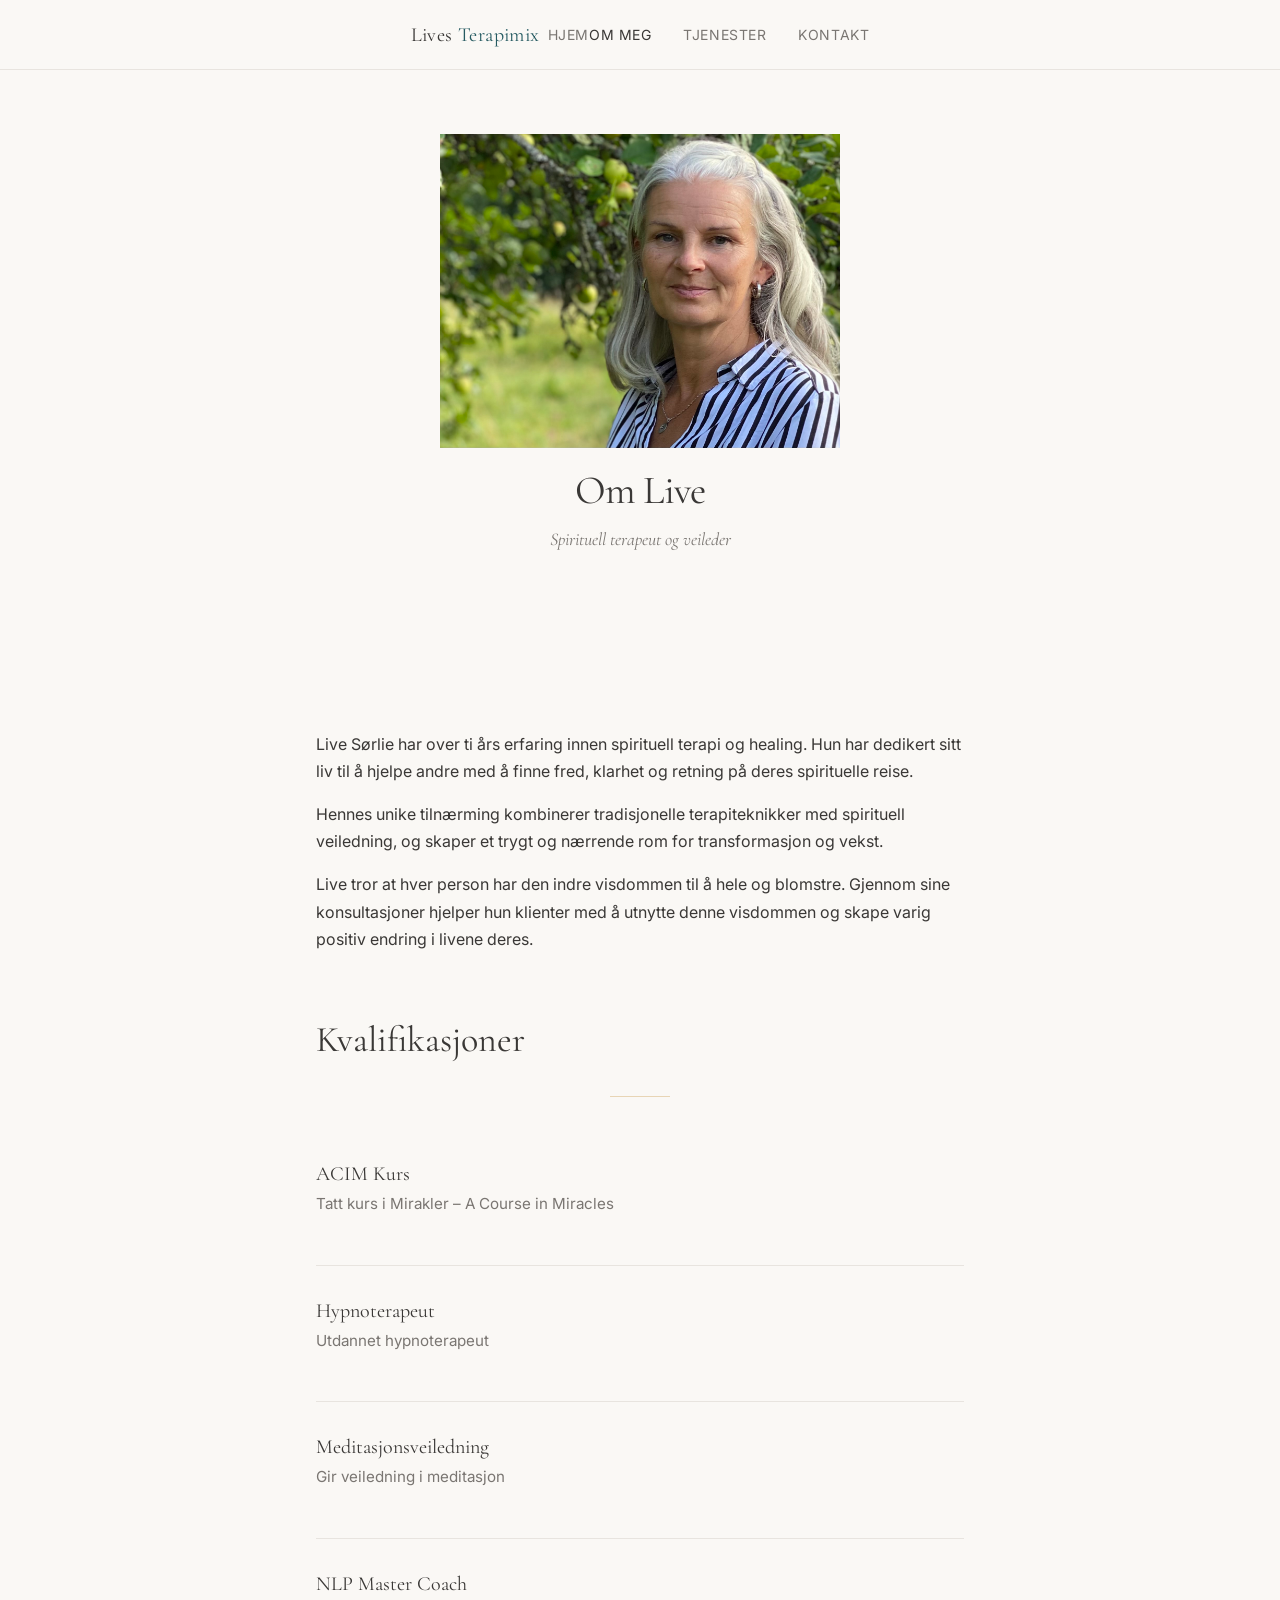
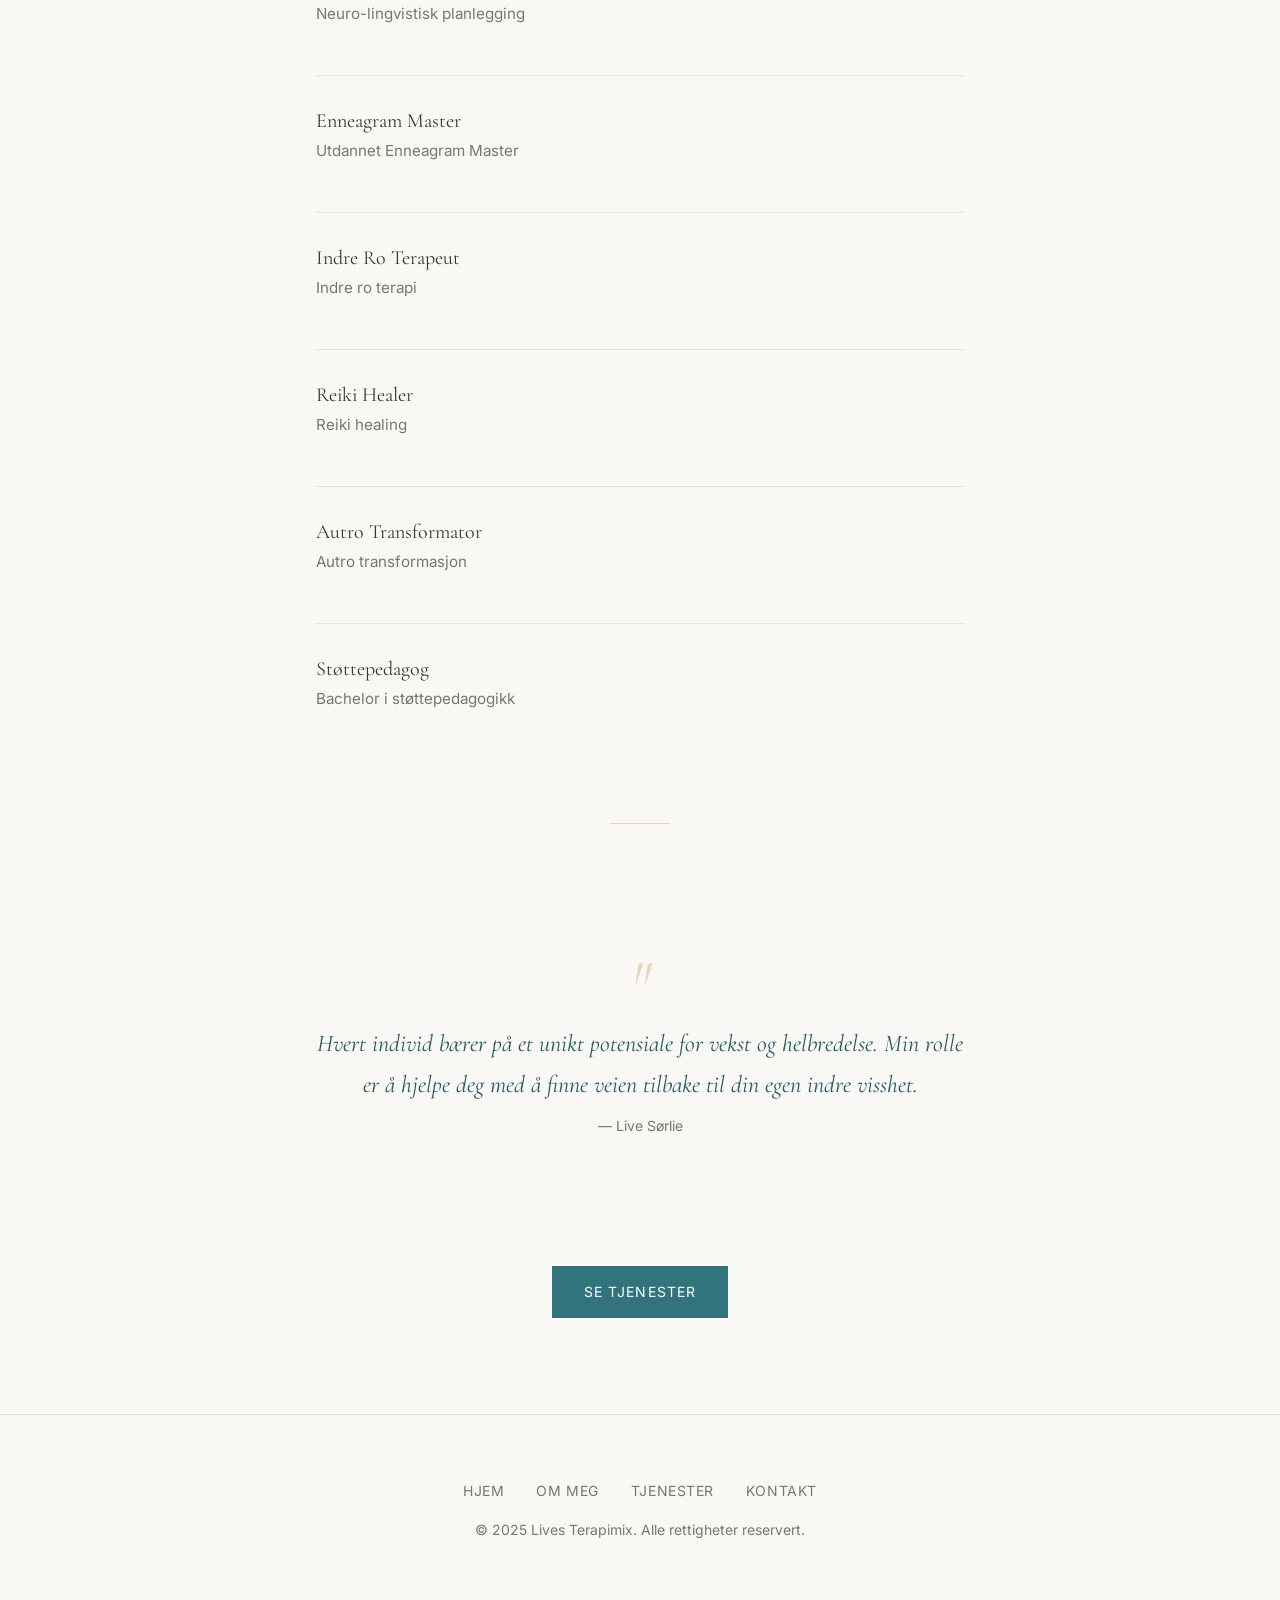
==== about.html @ f4960e2c "Update to Lives Terapimix with petrol color palette, bird hero section, and qualifications - Rename " ====
<!DOCTYPE html>
<html lang="no">
<head>
  <meta charset="UTF-8">
  <meta name="viewport" content="width=device-width, initial-scale=1.0">
  <title>Om meg – Lives Terapimix</title>
  <meta name="description" content="Lær mer om Live Sørlie – spirituell terapeut og veileder med over 10 års erfaring.">
  <link rel="stylesheet" href="css/typography.css">
  <link rel="stylesheet" href="css/style.css">
</head>
<body>

  <!-- Navigation -->
  <nav class="nav">
    <div class="nav__inner">
      <div class="nav__brand">
        <a href="index.html" class="nav__logo">
          Lives <span class="nav__logo--accent">Terapimix</span>
        </a>
        <a href="index.html" class="nav__link">Hjem</a>
      </div>
      <button class="nav__toggle" aria-label="Vis meny">☰</button>
      <ul class="nav__links">
        <li><a href="about.html" class="nav__link nav__link--active">Om meg</a></li>
        <li><a href="services.html" class="nav__link">Tjenester</a></li>
        <li><a href="contact.html" class="nav__link">Kontakt</a></li>
      </ul>
    </div>
  </nav>

  <!-- Page Header -->
  <div class="page-header">
    <div class="container container--narrow">
      <img src="images/live-landscape.png" alt="Live Sørlie" class="hero__image" style="max-width: 400px; display: block; margin: 0 auto var(--space-md);">
      <h1 class="page-header__title">Om Live</h1>
      <p class="page-header__subtitle">
        Spirituell terapeut og veileder
      </p>
    </div>
  </div>

  <!-- Bio Section -->
  <section class="section">
    <div class="container container--narrow">
      <div class="fade-in">
        <p>
          Live Sørlie har over ti års erfaring innen spirituell terapi og healing.
          Hun har dedikert sitt liv til å hjelpe andre med å finne fred, klarhet og retning
          på deres spirituelle reise.
        </p>
        <p>
          Hennes unike tilnærming kombinerer tradisjonelle terapiteknikker med spirituell veiledning,
          og skaper et trygt og nærrende rom for transformasjon og vekst.
        </p>
        <p>
          Live tror at hver person har den indre visdommen til å hele og blomstre.
          Gjennom sine konsultasjoner hjelper hun klienter med å utnytte denne visdommen
          og skape varig positiv endring i livene deres.
        </p>

        <div class="fade-in" style="margin-top: var(--space-xl);">
          <h2 class="section__title">Kvalifikasjoner</h2>
          <div class="divider"></div>
          <ul class="service-list">
            <li class="service-list__item">
              <h3 class="service-list__title">ACIM Kurs</h3>
              <p class="service-list__text">Tatt kurs i Mirakler – A Course in Miracles</p>
            </li>
            <li class="service-list__item">
              <h3 class="service-list__title">Hypnoterapeut</h3>
              <p class="service-list__text">Utdannet hypnoterapeut</p>
            </li>
            <li class="service-list__item">
              <h3 class="service-list__title">Meditasjonsveiledning</h3>
              <p class="service-list__text">Gir veiledning i meditasjon</p>
            </li>
            <li class="service-list__item">
              <h3 class="service-list__title">NLP Master Coach</h3>
              <p class="service-list__text">Neuro-lingvistisk planlegging</p>
            </li>
            <li class="service-list__item">
              <h3 class="service-list__title">Enneagram Master</h3>
              <p class="service-list__text">Utdannet Enneagram Master</p>
            </li>
            <li class="service-list__item">
              <h3 class="service-list__title">Indre Ro Terapeut</h3>
              <p class="service-list__text">Indre ro terapi</p>
            </li>
            <li class="service-list__item">
              <h3 class="service-list__title">Reiki Healer</h3>
              <p class="service-list__text">Reiki healing</p>
            </li>
            <li class="service-list__item">
              <h3 class="service-list__title">Autro Transformator</h3>
              <p class="service-list__text">Autro transformasjon</p>
            </li>
            <li class="service-list__item">
              <h3 class="service-list__title">Støttepedagog</h3>
              <p class="service-list__text">Bachelor i støttepedagogikk</p>
            </li>
          </ul>
        </div>
      </div>

      <div class="divider" style="margin-top: var(--space-xl);"></div>

      <div class="quote fade-in" style="margin-top: var(--space-xl);">
        Hvert individ bærer på et unikt potensiale for vekst og helbredelse.
        Min rolle er å hjelpe deg med å finne veien tilbake til din egen indre visshet.
        <span class="quote__author">— Live Sørlie</span>
      </div>

      <div style="text-align: center; margin-top: var(--space-xl);" class="fade-in">
        <a href="services.html" class="btn btn--primary">Se tjenester</a>
      </div>
    </div>
  </section>

  <!-- Footer -->
  <footer class="footer">
    <div class="container">
      <nav class="footer__nav">
        <a href="index.html" class="footer__link">Hjem</a>
        <a href="about.html" class="footer__link">Om meg</a>
        <a href="services.html" class="footer__link">Tjenester</a>
        <a href="contact.html" class="footer__link">Kontakt</a>
      </nav>
      <p>© 2025 Lives Terapimix. Alle rettigheter reservert.</p>
    </div>
  </footer>

  <script src="js/main.js"></script>
</body>
</html>
---- css/typography.css ----
/* ============================================
   Live Terapimix – Typography
   Google Fonts Import
   ============================================ */

/* Cormorant Garamond – Elegant serif for headings */
@import url('https://fonts.googleapis.com/css2?family=Cormorant+Garamond:ital,wght@0,300;0,400;0,500;0,600;1,300;1,400&display=swap');

/* Inter – Clean sans-serif for body text */
@import url('https://fonts.googleapis.com/css2?family=Inter:wght@300;400;500;600&display=swap');

/* Source Code Pro – Monospace for code */
@import url('https://fonts.googleapis.com/css2?family=Source+Code+Pro:wght@300;400&display=swap');
---- css/style.css ----
/* ============================================
   Live Terapimix – Main Stylesheet
   Spiritual Therapy & Guidance
   ============================================ */

/* --- CSS Custom Properties (Design Tokens) --- */
:root {
/* Color Palette */
  --color-bg: #faf8f5;
  --color-bg-alt: #f5f0e8;
  --color-text: #3a3836;
  --color-text-light: #7a7672;
  --color-accent: #32747d;
  --color-accent-dark: #255a61;
  --color-accent-light: #a8c5cc;
  --color-gold: #c9a87a;
  --color-gold-light: #e8d5b5;
  --color-white: #ffffff;
  --color-border: #e8e4df;

  /* Typography */
  --font-heading: 'Cormorant Garamond', 'Georgia', serif;
  --font-body: 'Inter', 'Helvetica Neue', sans-serif;
  --font-mono: 'Source Code Pro', monospace;

  /* Spacing */
  --space-xs: 0.25rem;
  --space-sm: 0.5rem;
  --space-md: 1rem;
  --space-lg: 2rem;
  --space-xl: 4rem;
  --space-2xl: 6rem;

  /* Layout */
  --max-width: 1200px;
  --max-content: 680px;
  --nav-height: 70px;

  /* Transitions */
  --transition-fast: 0.2s ease;
  --transition-medium: 0.3s ease;
  --transition-slow: 0.5s ease;
}

/* --- Reset --- */
*, *::before, *::after {
  box-sizing: border-box;
  margin: 0;
  padding: 0;
}

html {
  font-size: 16px;
  scroll-behavior: smooth;
}

body {
  font-family: var(--font-body);
  color: var(--color-text);
  background: var(--color-bg);
  line-height: 1.7;
  -webkit-font-smoothing: antialiased;
  -moz-antialiasing: true;
}

/* --- Typography --- */
h1, h2, h3, h4 {
  font-family: var(--font-heading);
  font-weight: 400;
  color: var(--color-text);
  line-height: 1.3;
}

h1 {
  font-size: 3rem;
  letter-spacing: -0.02em;
}

h2 {
  font-size: 2.25rem;
}

h3 {
  font-size: 1.5rem;
}

p {
  margin-bottom: var(--space-md);
}

a {
  color: var(--color-accent-dark);
  text-decoration: none;
  transition: color var(--transition-fast);
}

a:hover {
  color: var(--color-accent);
}

/* --- Layout --- */
.container {
  max-width: var(--max-width);
  margin: 0 auto;
  padding: 0 var(--space-lg);
}

.container--narrow {
  max-width: var(--max-content);
  margin: 0 auto;
  padding: 0 var(--space-md);
}

/* --- Bird Hero Section --- */
.bird-hero {
  position: relative;
  width: 100%;
  min-height: 60vh;
  display: flex;
  align-items: center;
  justify-content: center;
  text-align: center;
  background: linear-gradient(
    180deg,
    var(--color-accent) 0%,
    var(--color-accent-dark) 100%
  );
  overflow: hidden;
}

.bird-hero__image {
  position: absolute;
  top: 0;
  left: 0;
  width: 100%;
  height: 100%;
  object-fit: cover;
  object-position: center top;
  opacity: 0.9;
}

.bird-hero__overlay {
  position: relative;
  z-index: 10;
  max-width: 700px;
  padding: var(--space-xl);
}

.bird-hero__title {
  font-family: var(--font-heading);
  font-size: 2.5rem;
  color: var(--color-white);
  font-style: italic;
  line-height: 1.4;
  text-shadow: 0 2px 10px rgba(0, 0, 0, 0.3);
}

/* --- Navigation --- */
.nav {
  position: fixed;
  top: 0;
  left: 0;
  right: 0;
  height: var(--nav-height);
  background: rgba(250, 248, 245, 0.95);
  backdrop-filter: blur(10px);
  -webkit-backdrop-filter: blur(10px);
  border-bottom: 1px solid var(--color-border);
  z-index: 100;
  display: flex;
  align-items: center;
}

.nav__inner {
  max-width: var(--max-width);
  margin: 0 auto;
  padding: 0 var(--space-lg);
  display: flex;
  align-items: center;
  justify-content: space-between;
}

/* Brand container - logo + home link */
.nav__brand {
  display: flex;
  align-items: center;
  gap: var(--space-sm);
}

.nav__brand .nav__logo {
  margin: 0;
}

/* Reduce gap between logo and links */
.nav__inner > .nav__logo {
  margin-right: var(--space-md);
}

/* Brand container - logo + home link */
.nav__brand {
  display: flex;
  align-items: center;
  gap: var(--space-sm);
}

.nav__brand .nav__logo {
  margin: 0;
}

/* Reduce gap between logo and links */
.nav__inner > .nav__logo {
  margin-right: var(--space-md);
}

.nav__logo {
  font-family: var(--font-heading);
  font-size: 1.25rem;
  color: var(--color-text);
  text-decoration: none;
  letter-spacing: 0.02em;
}

.nav__logo--accent {
  color: var(--color-accent-dark);
}

.nav__links {
  display: flex;
  gap: var(--space-lg);
  list-style: none;
}

.nav__link {
  font-size: 0.875rem;
  letter-spacing: 0.04em;
  text-transform: uppercase;
  color: var(--color-text-light);
  transition: color var(--transition-fast);
}

.nav__link:hover,
.nav__link--active {
  color: var(--color-text);
}

/* Mobile Nav */
.nav__toggle {
  display: none;
  background: none;
  border: none;
  font-size: 1.5rem;
  cursor: pointer;
  color: var(--color-text);
}

/* --- Hero --- */
.hero {
  min-height: 100vh;
  display: flex;
  align-items: center;
  justify-content: center;
  text-align: center;
  padding: var(--space-2xl) var(--space-lg);
  background: linear-gradient(
    135deg,
    var(--color-bg) 0%,
    var(--color-bg-alt) 50%,
    var(--color-accent-light) 100%
  );
  position: relative;
}

.hero__content {
  max-width: 700px;
}

.hero__title {
  font-size: 3.5rem;
  margin-bottom: var(--space-md);
  color: var(--color-text);
}

.hero__subtitle {
  font-family: var(--font-heading);
  font-size: 1.25rem;
  font-style: italic;
  color: var(--color-text-light);
  margin-bottom: var(--space-lg);
}

.hero__tagline {
  font-size: 1rem;
  max-width: 500px;
  margin: 0 auto var(--space-lg);
}

/* --- Buttons --- */
.btn {
  display: inline-block;
  padding: 0.875rem 2rem;
  font-family: var(--font-body);
  font-size: 0.875rem;
  letter-spacing: 0.08em;
  text-transform: uppercase;
  text-decoration: none;
  border: none;
  cursor: pointer;
  transition: all var(--transition-fast);
}

.btn--primary {
  background: var(--color-accent);
  color: var(--color-white);
}

.btn--primary:hover {
  background: var(--color-accent-dark);
  color: var(--color-white);
}

.btn--secondary {
  background: transparent;
  color: var(--color-text);
  border: 1px solid var(--color-border);
}

.btn--secondary:hover {
  background: var(--color-bg-alt);
}

/* --- Sections --- */
.section {
  padding: var(--space-2xl) 0;
}

.section--alt {
  background: var(--color-bg-alt);
}

.section__header {
  text-align: center;
  margin-bottom: var(--space-xl);
}

.section__title {
  margin-bottom: var(--space-sm);
}

.section__subtitle {
  font-family: var(--font-heading);
  font-size: 1.125rem;
  color: var(--color-text-light);
  font-style: italic;
}

/* --- Cards --- */
.card {
  background: var(--color-white);
  border-radius: 2px;
  padding: var(--space-lg);
  border: 1px solid var(--color-border);
  transition: all var(--transition-medium);
}

.card:hover {
  box-shadow: 0 4px 20px rgba(0, 0, 0, 0.06);
  transform: translateY(-2px);
}

.card__title {
  font-family: var(--font-heading);
  font-size: 1.25rem;
  margin-bottom: var(--space-sm);
}

.card__text {
  color: var(--color-text-light);
  font-size: 0.95rem;
}

/* --- Grid --- */
.grid {
  display: grid;
  gap: var(--space-lg);
}

.grid--2 {
  grid-template-columns: repeat(2, 1fr);
}

.grid--3 {
  grid-template-columns: repeat(3, 1fr);
}

/* --- Quote --- */
.quote {
  font-family: var(--font-heading);
  font-size: 1.5rem;
  font-style: italic;
  text-align: center;
  color: var(--color-accent-dark);
  padding: var(--space-xl) 0;
  position: relative;
}

.quote::before {
  content: '"';
  display: block;
  font-size: 4rem;
  color: var(--color-gold-light);
  line-height: 1;
  margin-bottom: var(--space-sm);
}

.quote__author {
  display: block;
  font-family: var(--font-body);
  font-size: 0.875rem;
  font-style: normal;
  color: var(--color-text-light);
  margin-top: var(--space-sm);
}

/* --- Divider --- */
.divider {
  width: 60px;
  height: 1px;
  background: var(--color-gold-light);
  margin: var(--space-lg) auto;
}

/* --- Contact --- */
.contact {
  text-align: center;
}

.contact__link {
  display: inline-flex;
  align-items: center;
  gap: var(--space-sm);
  font-family: var(--font-heading);
  font-size: 1.125rem;
  color: var(--color-accent-dark);
  transition: color var(--transition-fast);
}

.contact__link:hover {
  color: var(--color-accent);
}

.contact__icon {
  font-size: 1.25rem;
}

/* --- Footer --- */
.footer {
  text-align: center;
  padding: var(--space-xl) 0;
  font-size: 0.875rem;
  color: var(--color-text-light);
  border-top: 1px solid var(--color-border);
}

.footer__nav {
  display: flex;
  justify-content: center;
  gap: var(--space-lg);
  margin-bottom: var(--space-md);
  list-style: none;
}

.footer__link {
  font-size: 0.875rem;
  color: var(--color-text-light);
  text-transform: uppercase;
  letter-spacing: 0.04em;
}

/* --- Fade In Animation --- */
.fade-in {
  opacity: 0;
  transform: translateY(20px);
  transition: opacity var(--transition-slow), transform var(--transition-slow);
}

.fade-in.visible {
  opacity: 1;
  transform: translateY(0);
}

/* --- Image --- */
.image {
  max-width: 100%;
  height: auto;
}

.image--circle {
  border-radius: 50%;
  overflow: hidden;
}

/* --- Page Header --- */
.page-header {
  padding: calc(var(--nav-height) + var(--space-xl)) 0 var(--space-xl);
  text-align: center;
}

.page-header__title {
  font-size: 2.5rem;
  margin-bottom: var(--space-sm);
}

.page-header__subtitle {
  font-family: var(--font-heading);
  font-size: 1.125rem;
  color: var(--color-text-light);
  font-style: italic;
}

/* --- Service List --- */
.service-list {
  list-style: none;
  padding: 0;
}

.service-list__item {
  padding: var(--space-lg) 0;
  border-bottom: 1px solid var(--color-border);
}

.service-list__item:last-child {
  border-bottom: none;
}

.service-list__title {
  font-family: var(--font-heading);
  font-size: 1.25rem;
  margin-bottom: var(--space-xs);
}

.service-list__text {
  color: var(--color-text-light);
  font-size: 0.95rem;
}

/* --- Responsive --- */
@media (max-width: 768px) {
  h1 {
    font-size: 2.25rem;
  }

  h2 {
    font-size: 1.75rem;
  }

  .hero__title {
    font-size: 2.5rem;
  }

  .nav__links {
    display: none;
    position: absolute;
    top: var(--nav-height);
    left: 0;
    right: 0;
    background: var(--color-bg);
    flex-direction: column;
    gap: var(--space-sm);
    padding: var(--space-md);
    border-bottom: 1px solid var(--color-border);
  }

  .nav__links--open {
    display: flex;
  }

  .nav__toggle {
    display: block;
  }

  .grid--2,
  .grid--3 {
    grid-template-columns: 1fr;
  }

  .section {
    padding: var(--space-xl) 0;
  }
}
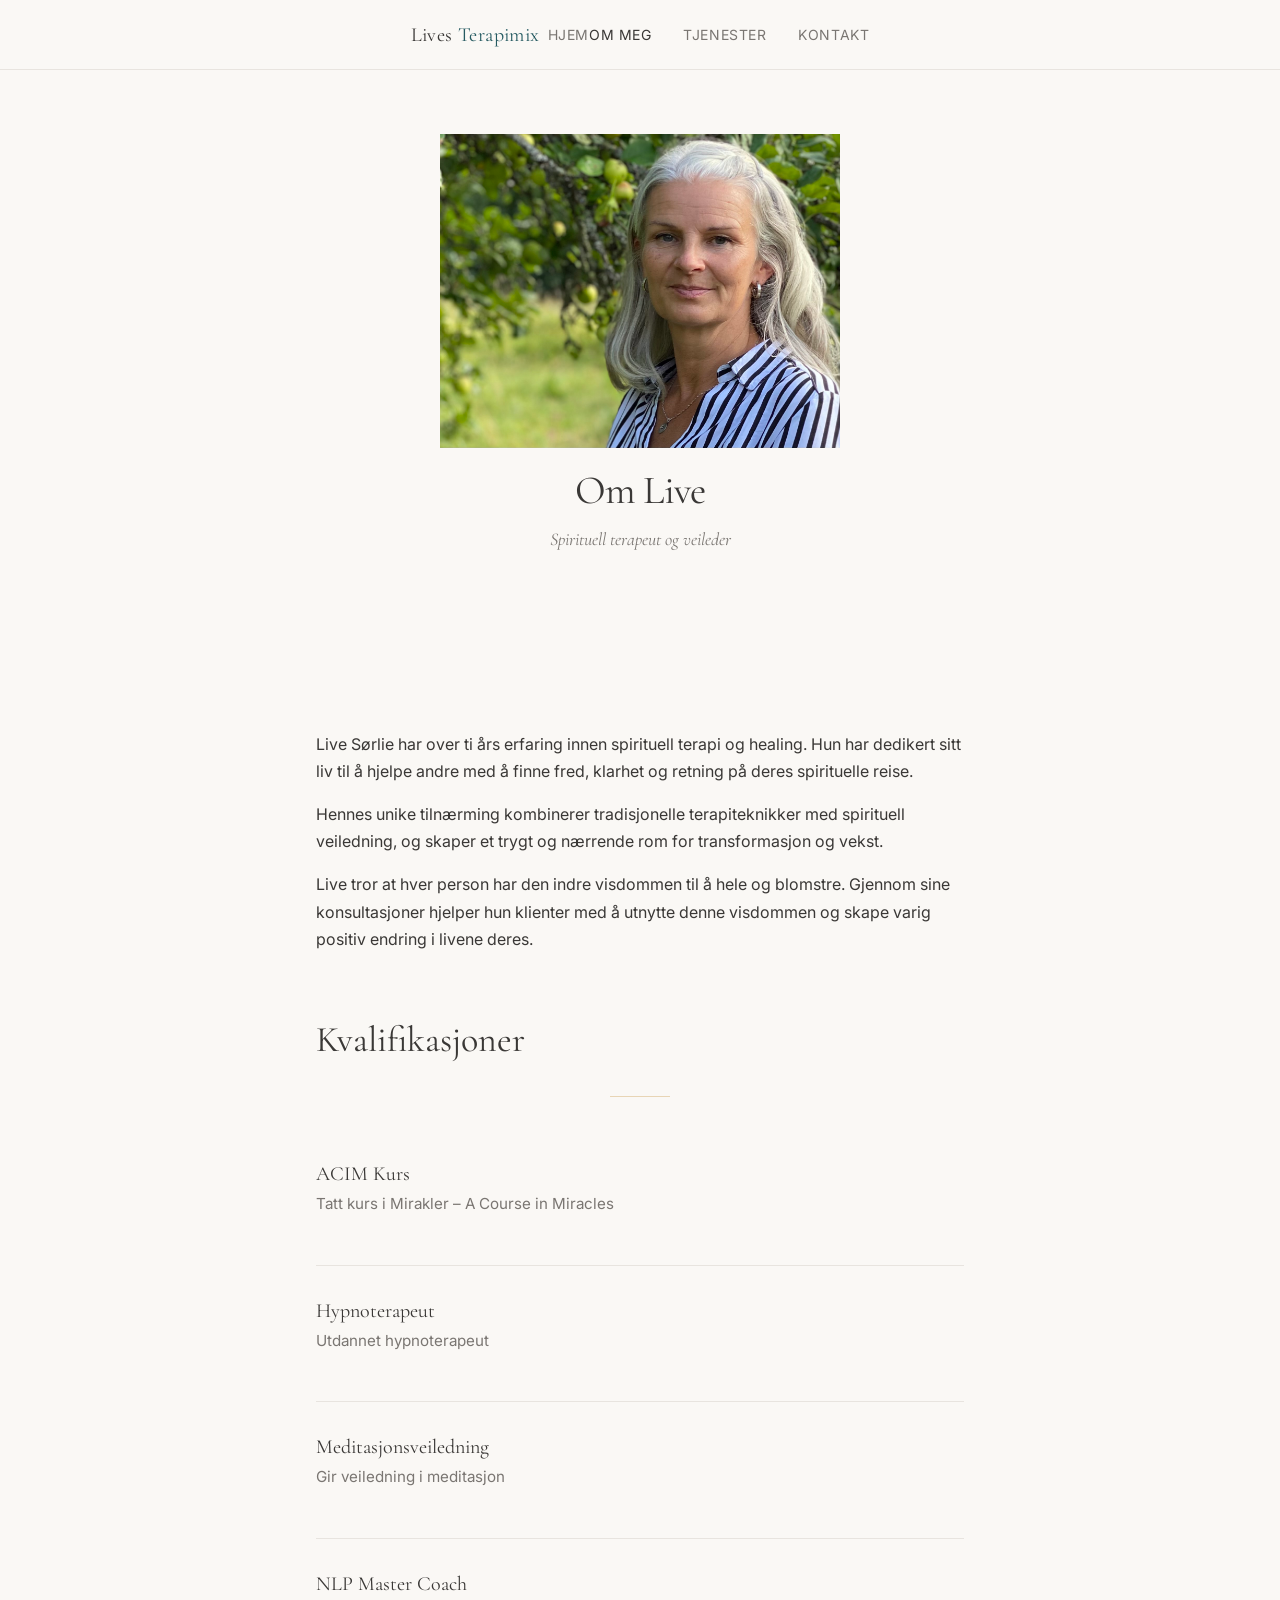
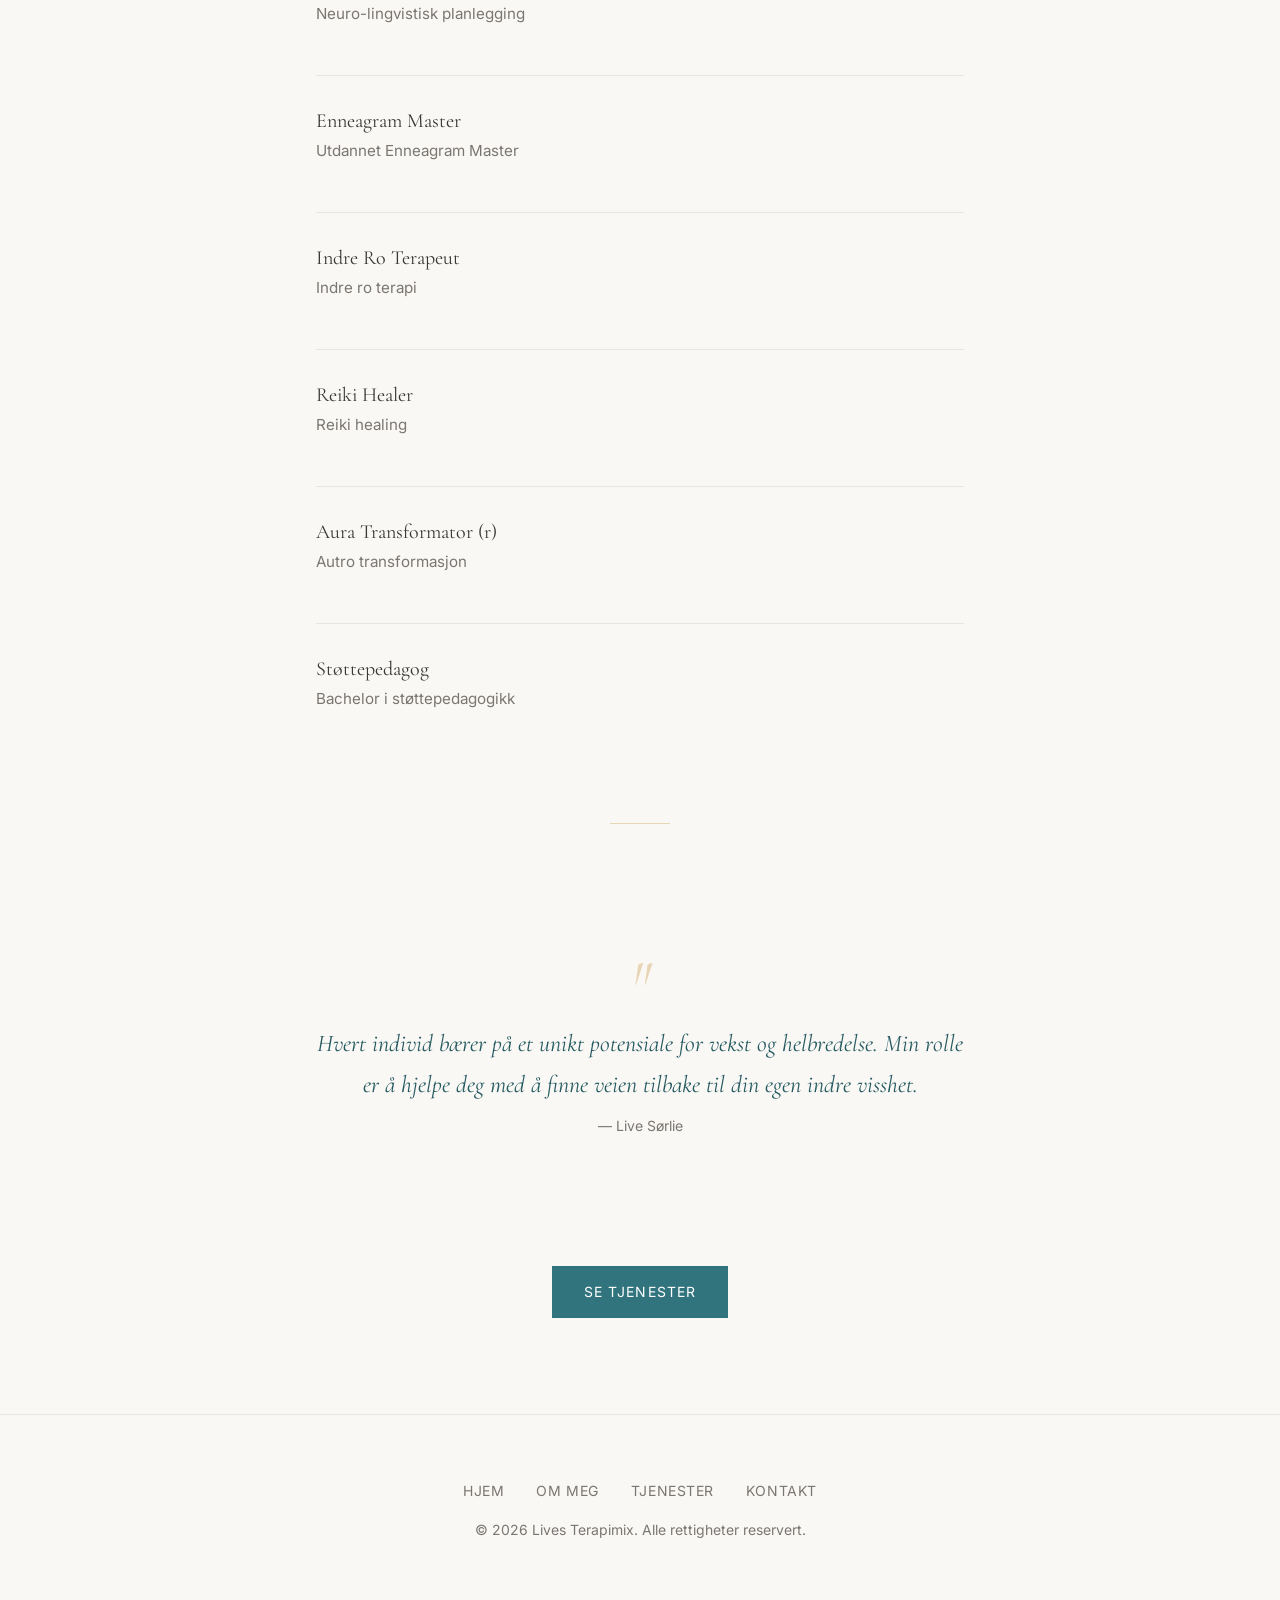
==== commit 4fb002c5: "Fix Aura Transformator (r) and update copyright year to 2026" ====
--- a/about.html
+++ b/about.html
@@ -91,7 +91,7 @@
               <p class="service-list__text">Reiki healing</p>
             </li>
             <li class="service-list__item">
-              <h3 class="service-list__title">Autro Transformator</h3>
+              <h3 class="service-list__title">Aura Transformator (r)</h3>
               <p class="service-list__text">Autro transformasjon</p>
             </li>
             <li class="service-list__item">
@@ -125,7 +125,7 @@
         <a href="services.html" class="footer__link">Tjenester</a>
         <a href="contact.html" class="footer__link">Kontakt</a>
       </nav>
-      <p>© 2025 Lives Terapimix. Alle rettigheter reservert.</p>
+      <p>© 2026 Lives Terapimix. Alle rettigheter reservert.</p>
     </div>
   </footer>
 
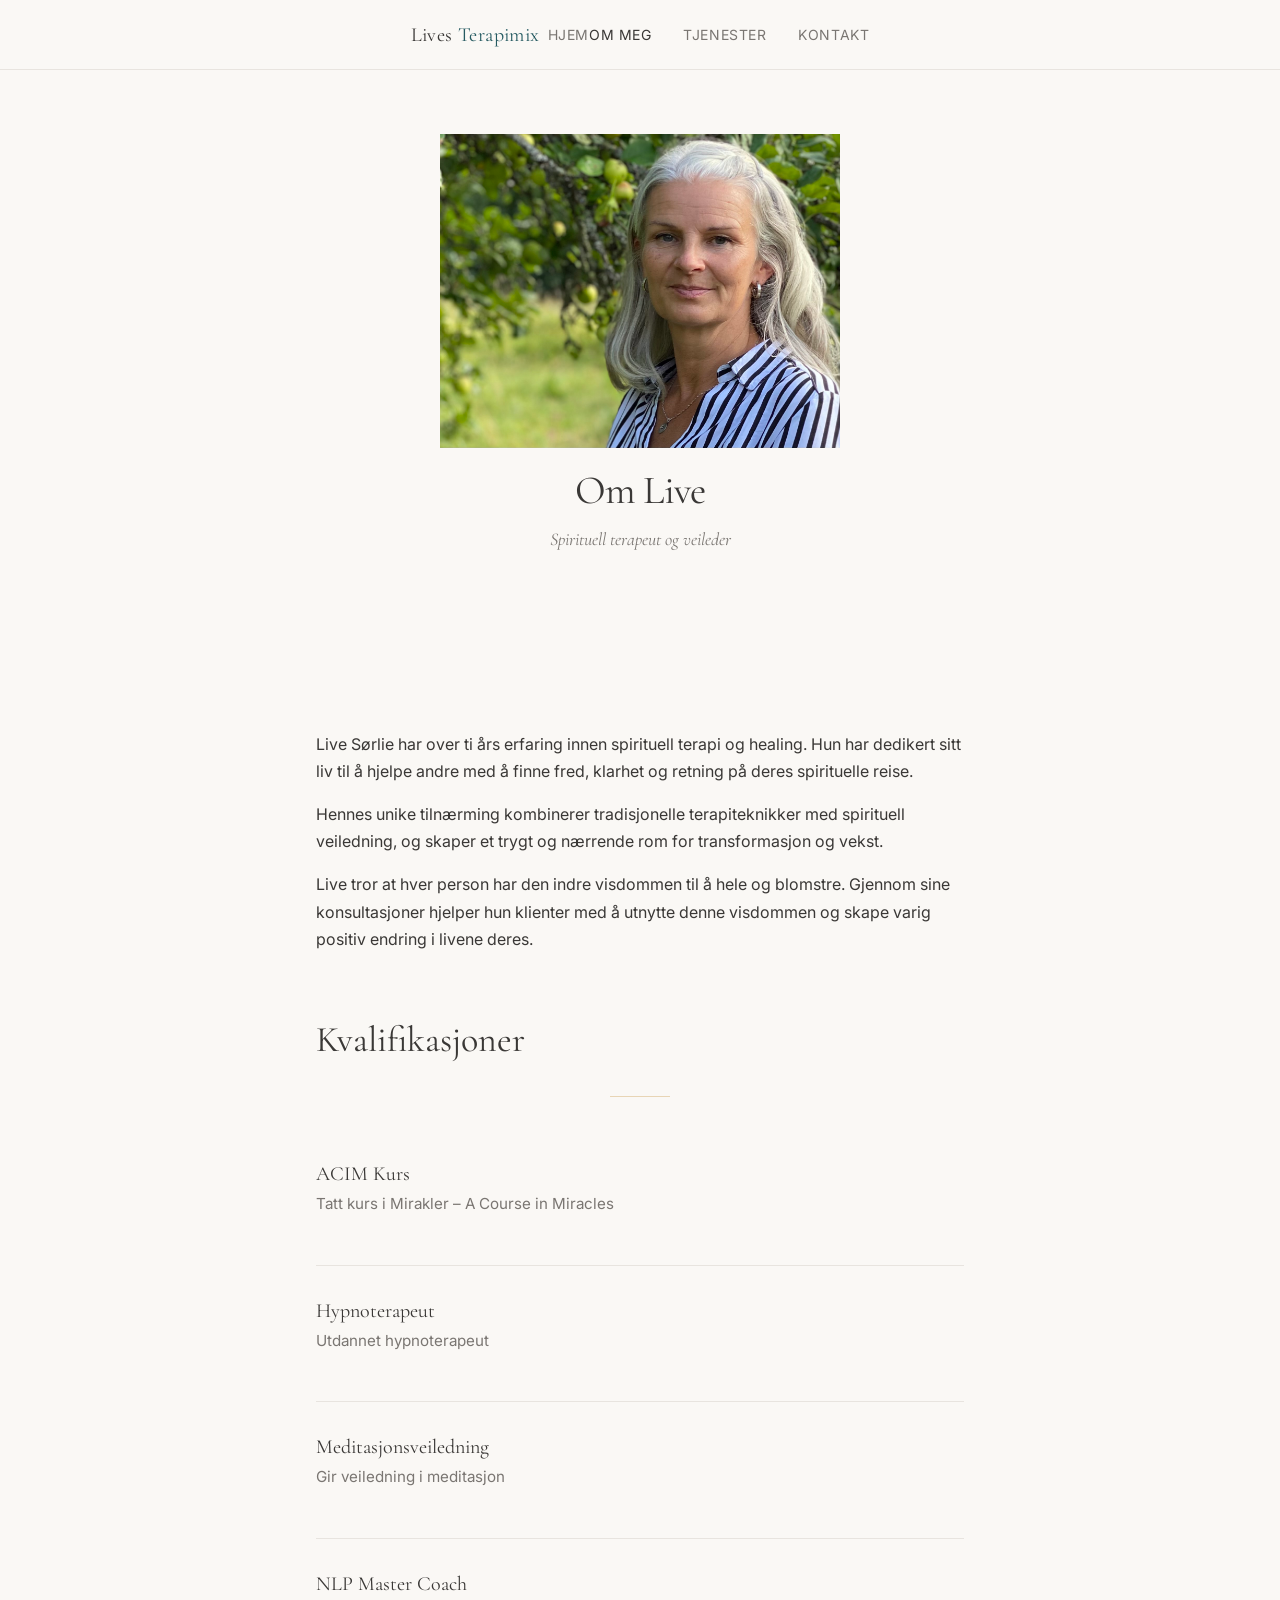
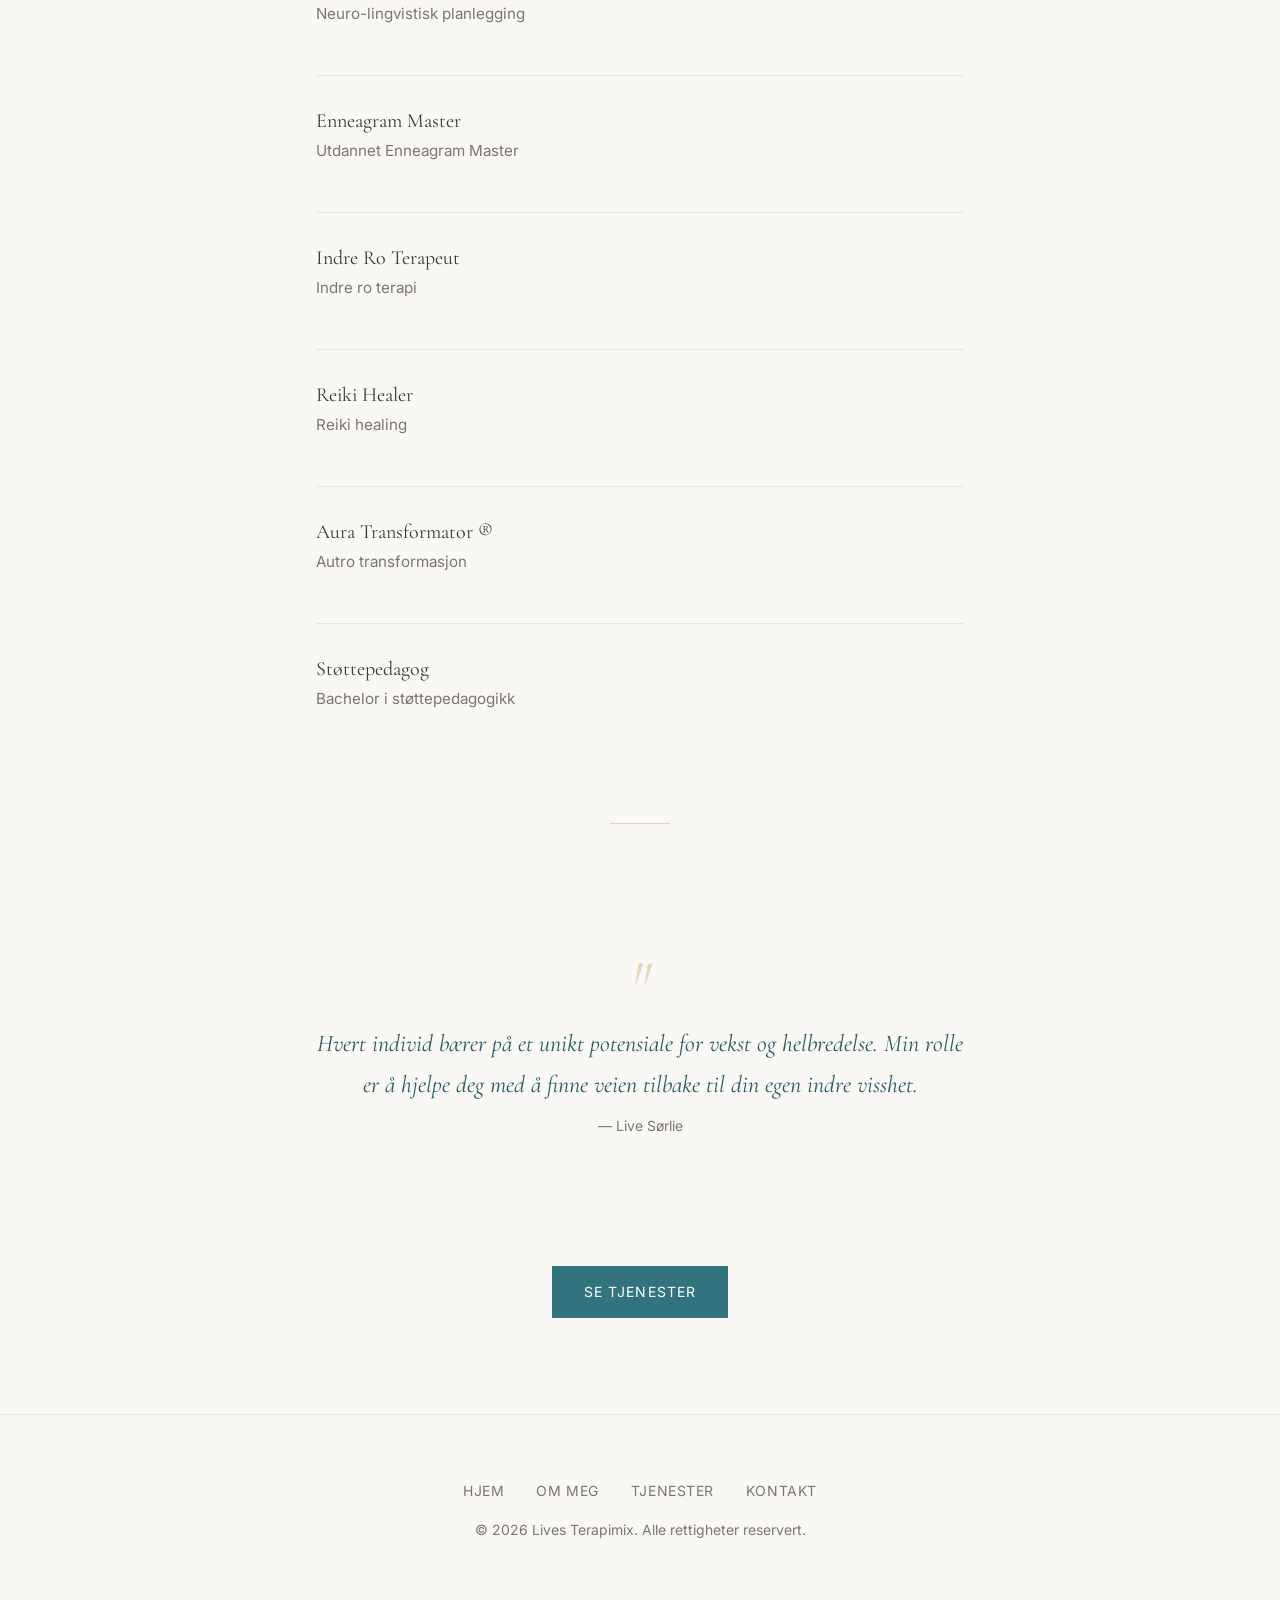
==== commit 6975d7da: "Fix registered trademark symbol for Aura Transformator" ====
--- a/about.html
+++ b/about.html
@@ -91,7 +91,7 @@
               <p class="service-list__text">Reiki healing</p>
             </li>
             <li class="service-list__item">
-              <h3 class="service-list__title">Aura Transformator (r)</h3>
+              <h3 class="service-list__title">Aura Transformator ®</h3>
               <p class="service-list__text">Autro transformasjon</p>
             </li>
             <li class="service-list__item">
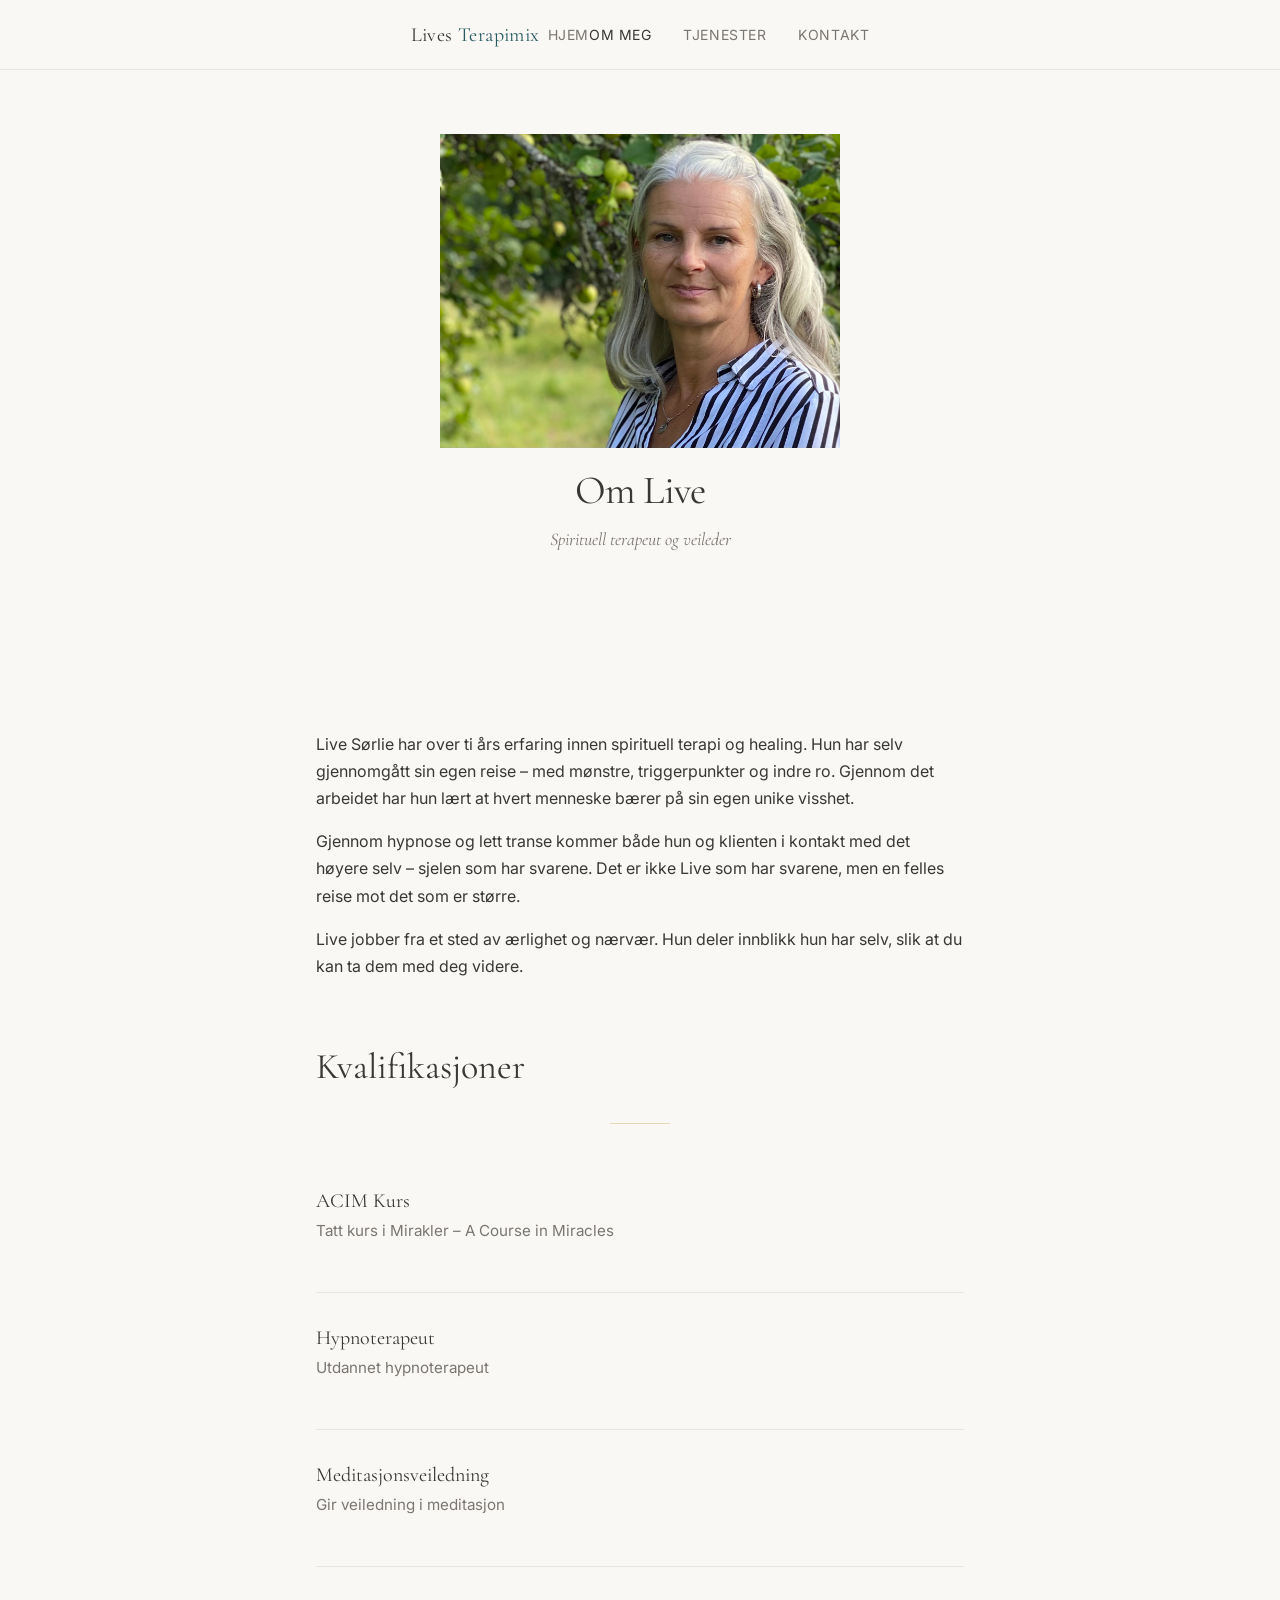
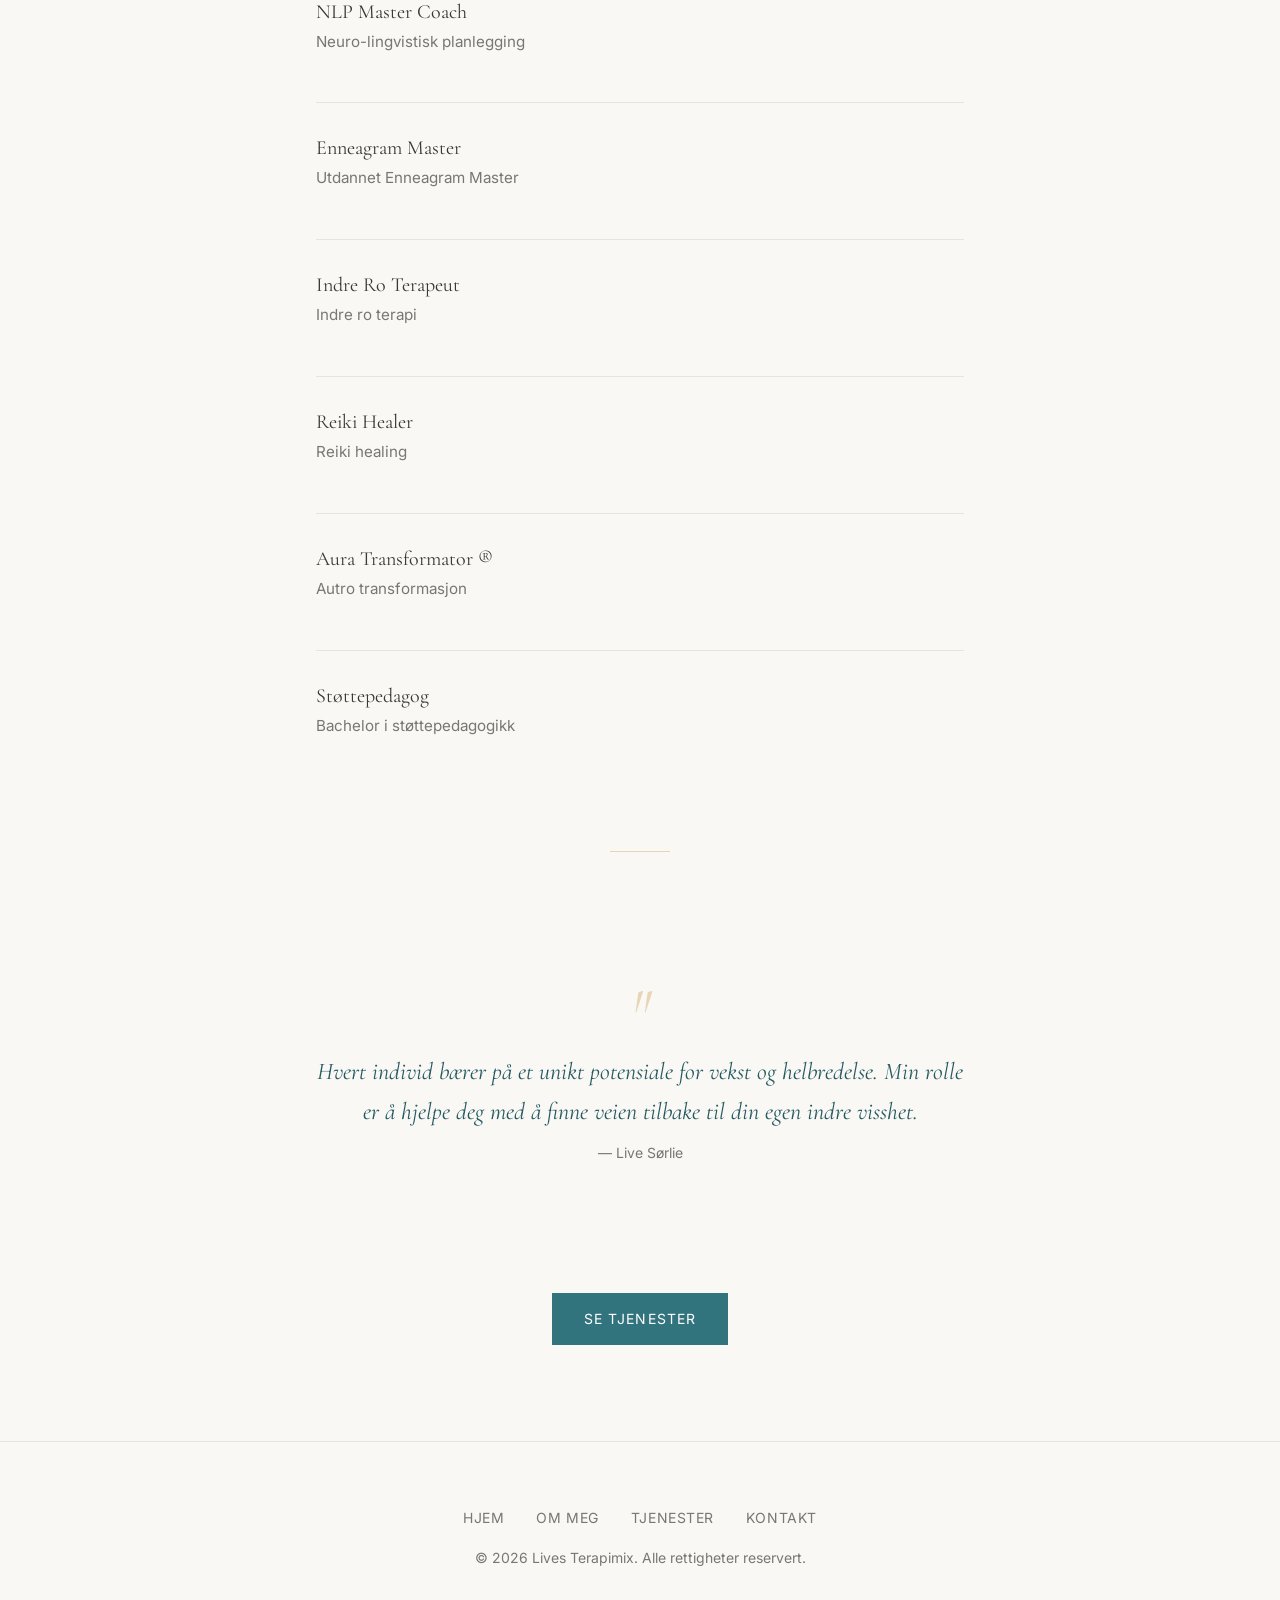
==== commit 55535b88: "Update bio text to be more grounded and authentic" ====
--- a/about.html
+++ b/about.html
@@ -44,18 +44,14 @@
     <div class="container container--narrow">
       <div class="fade-in">
         <p>
-          Live Sørlie har over ti års erfaring innen spirituell terapi og healing.
-          Hun har dedikert sitt liv til å hjelpe andre med å finne fred, klarhet og retning
-          på deres spirituelle reise.
+          Live Sørlie har over ti års erfaring innen spirituell terapi og healing. Hun har selv gjennomgått sin egen reise – med mønstre, triggerpunkter og indre ro. Gjennom det arbeidet har hun lært at hvert menneske bærer på sin egen unike visshet.
+
+        <p>
+          Gjennom hypnose og lett transe kommer både hun og klienten i kontakt med det høyere selv – sjelen som har svarene. Det er ikke Live som har svarene, men en felles reise mot det som er større.
         </p>
+
         <p>
-          Hennes unike tilnærming kombinerer tradisjonelle terapiteknikker med spirituell veiledning,
-          og skaper et trygt og nærrende rom for transformasjon og vekst.
-        </p>
-        <p>
-          Live tror at hver person har den indre visdommen til å hele og blomstre.
-          Gjennom sine konsultasjoner hjelper hun klienter med å utnytte denne visdommen
-          og skape varig positiv endring i livene deres.
+          Live jobber fra et sted av ærlighet og nærvær. Hun deler innblikk hun har selv, slik at du kan ta dem med deg videre.
         </p>
 
         <div class="fade-in" style="margin-top: var(--space-xl);">
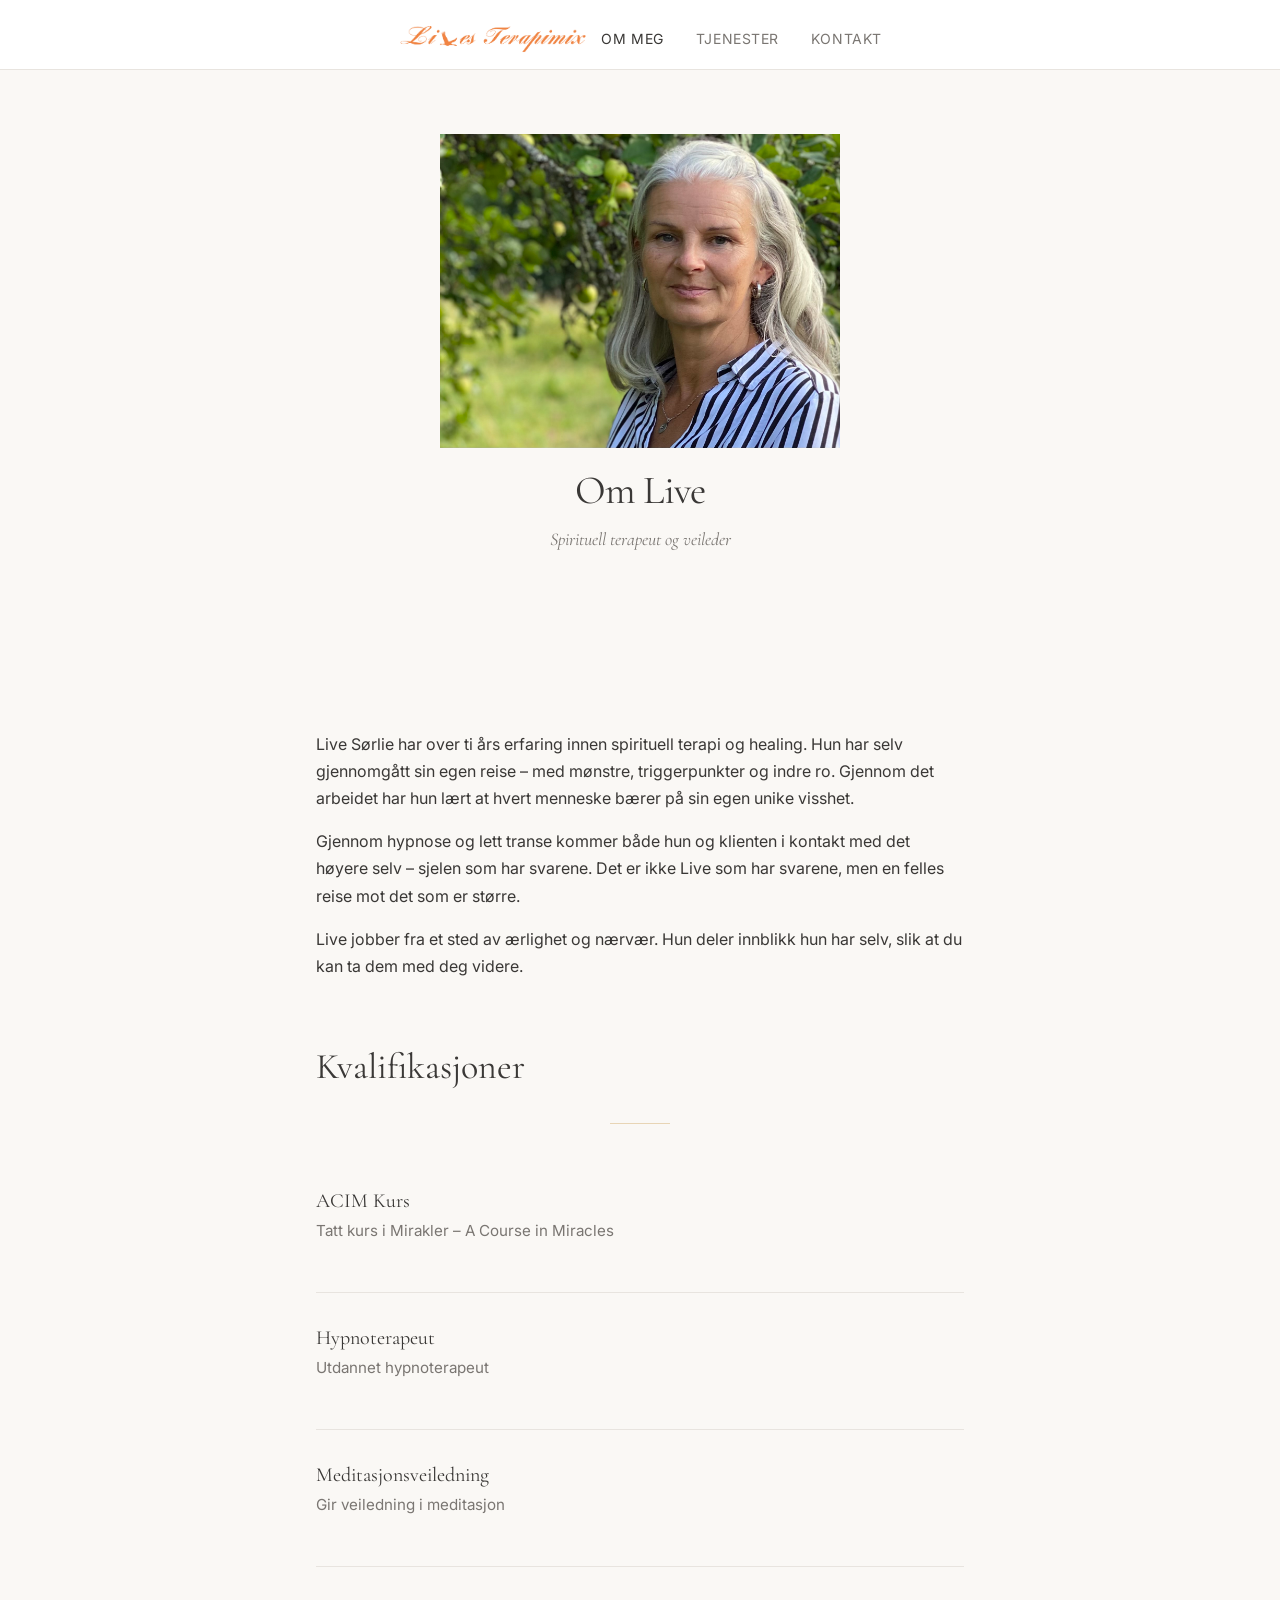
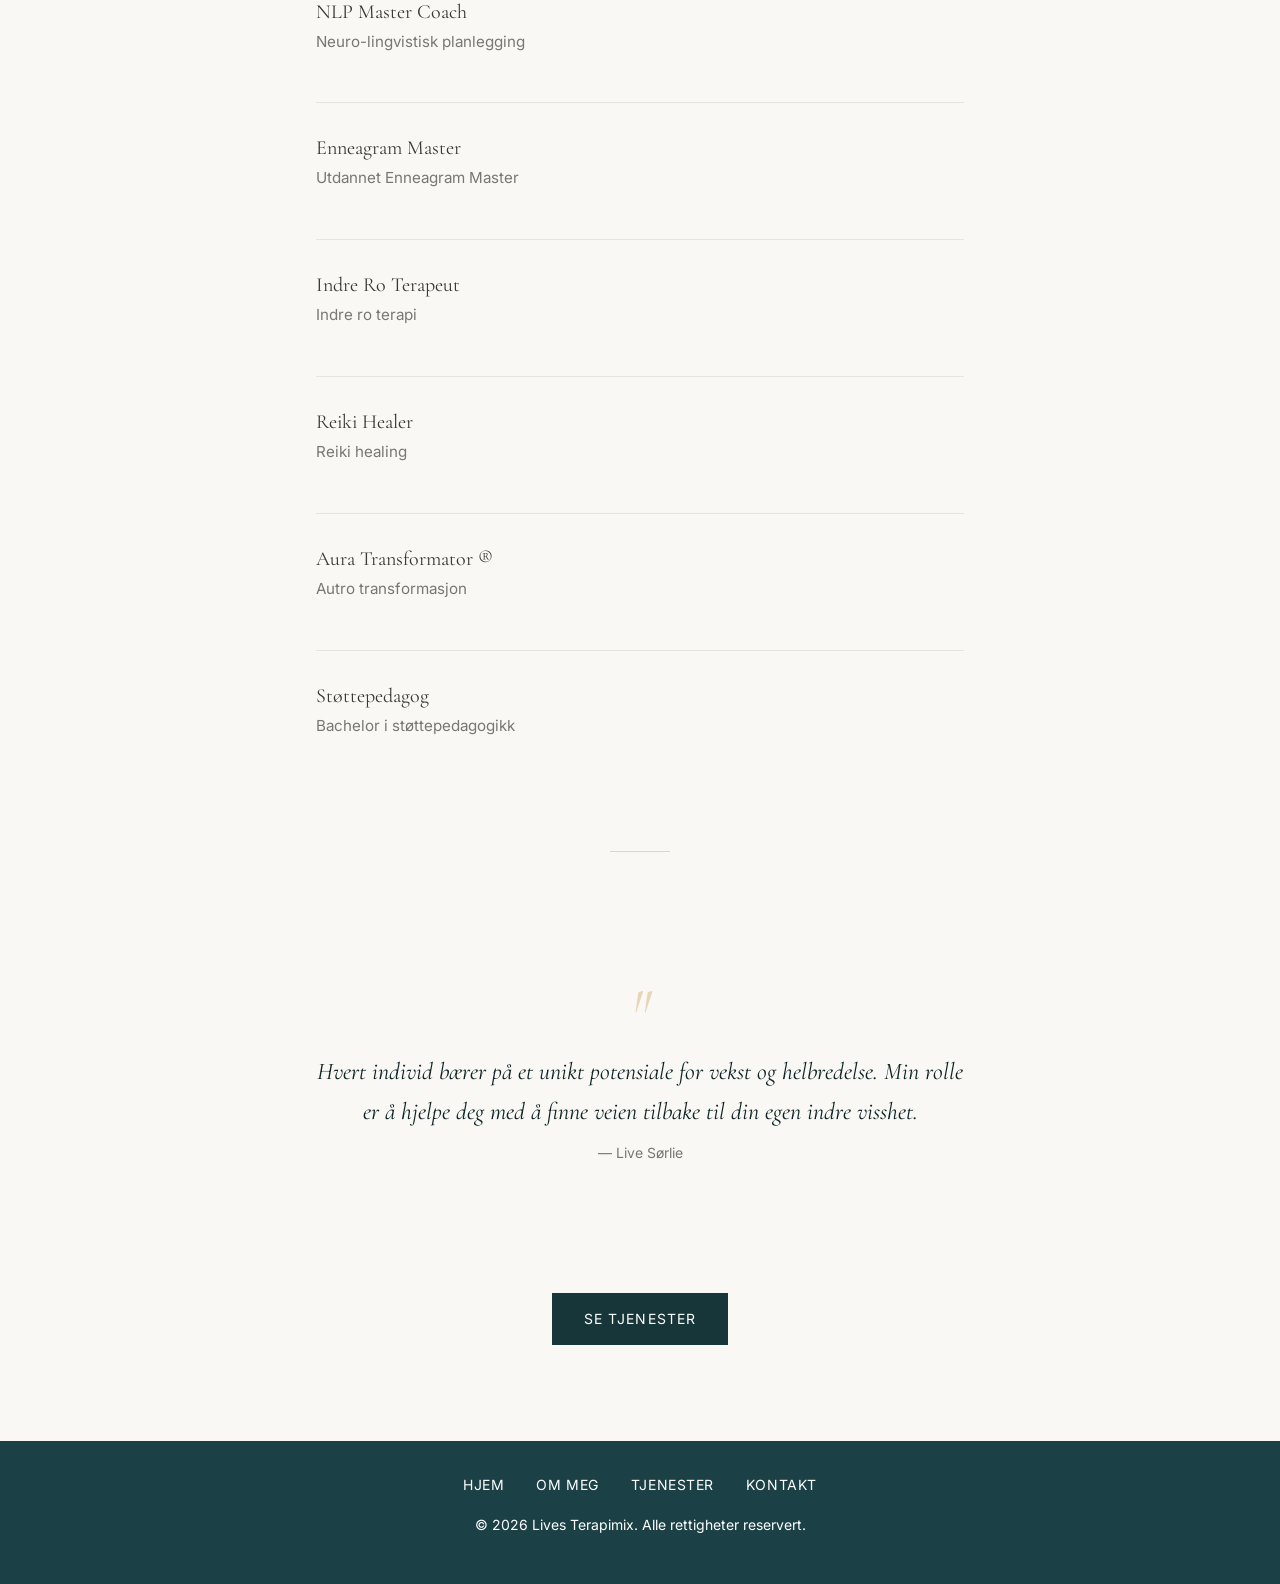
==== commit d5226ccc: "Update: remove Hjem link, add birds hero, petrol colors, logo image, Live.JPG, dark footer" ====
--- a/about.html
+++ b/about.html
@@ -15,9 +15,8 @@
     <div class="nav__inner">
       <div class="nav__brand">
         <a href="index.html" class="nav__logo">
-          Lives <span class="nav__logo--accent">Terapimix</span>
+          <img src="images/lives-terpamix-logo.png" alt="Lives Terapimix" class="nav__logo-img">
         </a>
-        <a href="index.html" class="nav__link">Hjem</a>
       </div>
       <button class="nav__toggle" aria-label="Vis meny">☰</button>
       <ul class="nav__links">
--- a/css/style.css
+++ b/css/style.css
@@ -5,14 +5,14 @@
 
 /* --- CSS Custom Properties (Design Tokens) --- */
 :root {
-/* Color Palette */
+  /* Color Palette */
   --color-bg: #faf8f5;
-  --color-bg-alt: #f5f0e8;
+  --color-bg-alt: #e8f0f0; /* Light petrol tint */
   --color-text: #3a3836;
   --color-text-light: #7a7672;
-  --color-accent: #32747d;
-  --color-accent-dark: #255a61;
-  --color-accent-light: #a8c5cc;
+  --color-accent: #163639; /* Petrol */
+  --color-accent-dark: #0D2325; /* Darker petrol */
+  --color-accent-light: #2A5F63; /* Lighter petrol */
   --color-gold: #c9a87a;
   --color-gold-light: #e8d5b5;
   --color-white: #ffffff;
@@ -162,7 +162,7 @@
   left: 0;
   right: 0;
   height: var(--nav-height);
-  background: rgba(250, 248, 245, 0.95);
+  background: var(--color-white);
   backdrop-filter: blur(10px);
   -webkit-backdrop-filter: blur(10px);
   border-bottom: 1px solid var(--color-border);
@@ -213,21 +213,24 @@
 }
 
 .nav__logo {
-  font-family: var(--font-heading);
-  font-size: 1.25rem;
-  color: var(--color-text);
+  display: flex;
+  align-items: center;
   text-decoration: none;
-  letter-spacing: 0.02em;
-}
-
-.nav__logo--accent {
-  color: var(--color-accent-dark);
+  margin-top: -10px;
+}
+
+.nav__logo-img {
+  height: 40px;
+  width: auto;
+  object-fit: contain;
 }
 
 .nav__links {
   display: flex;
   gap: var(--space-lg);
   list-style: none;
+  margin-top: 9px;
+  margin-left: 10px;
 }
 
 .nav__link {
@@ -251,6 +254,44 @@
   font-size: 1.5rem;
   cursor: pointer;
   color: var(--color-text);
+}
+
+/* --- Bird Hero Section --- */
+.bird-hero {
+  position: relative;
+  min-height: 60vh;
+  display: flex;
+  align-items: center;
+  justify-content: center;
+  background: linear-gradient(180deg, var(--color-accent-light) 0%, var(--color-bg) 100%);
+  overflow: hidden;
+}
+
+.bird-hero__image {
+  position: absolute;
+  top: 0;
+  left: 0;
+  width: 100%;
+  height: 100%;
+  object-fit: cover;
+  z-index: 1;
+}
+
+.bird-hero__overlay {
+  position: relative;
+  z-index: 2;
+  text-align: center;
+  padding: var(--space-2xl) var(--space-lg);
+  max-width: var(--max-content);
+}
+
+.bird-hero__title {
+  font-family: var(--font-heading);
+  font-size: 2.5rem;
+  font-style: italic;
+  color: var(--color-accent-dark);
+  line-height: 1.3;
+  margin-bottom: var(--space-lg);
 }
 
 /* --- Hero --- */
@@ -455,10 +496,10 @@
 /* --- Footer --- */
 .footer {
   text-align: center;
-  padding: var(--space-xl) 0;
+  padding: 2rem 0;
   font-size: 0.875rem;
-  color: var(--color-text-light);
-  border-top: 1px solid var(--color-border);
+  color: var(--color-white);
+  background: #1B4146;
 }
 
 .footer__nav {
@@ -471,7 +512,7 @@
 
 .footer__link {
   font-size: 0.875rem;
-  color: var(--color-text-light);
+  color: var(--color-white);
   text-transform: uppercase;
   letter-spacing: 0.04em;
 }
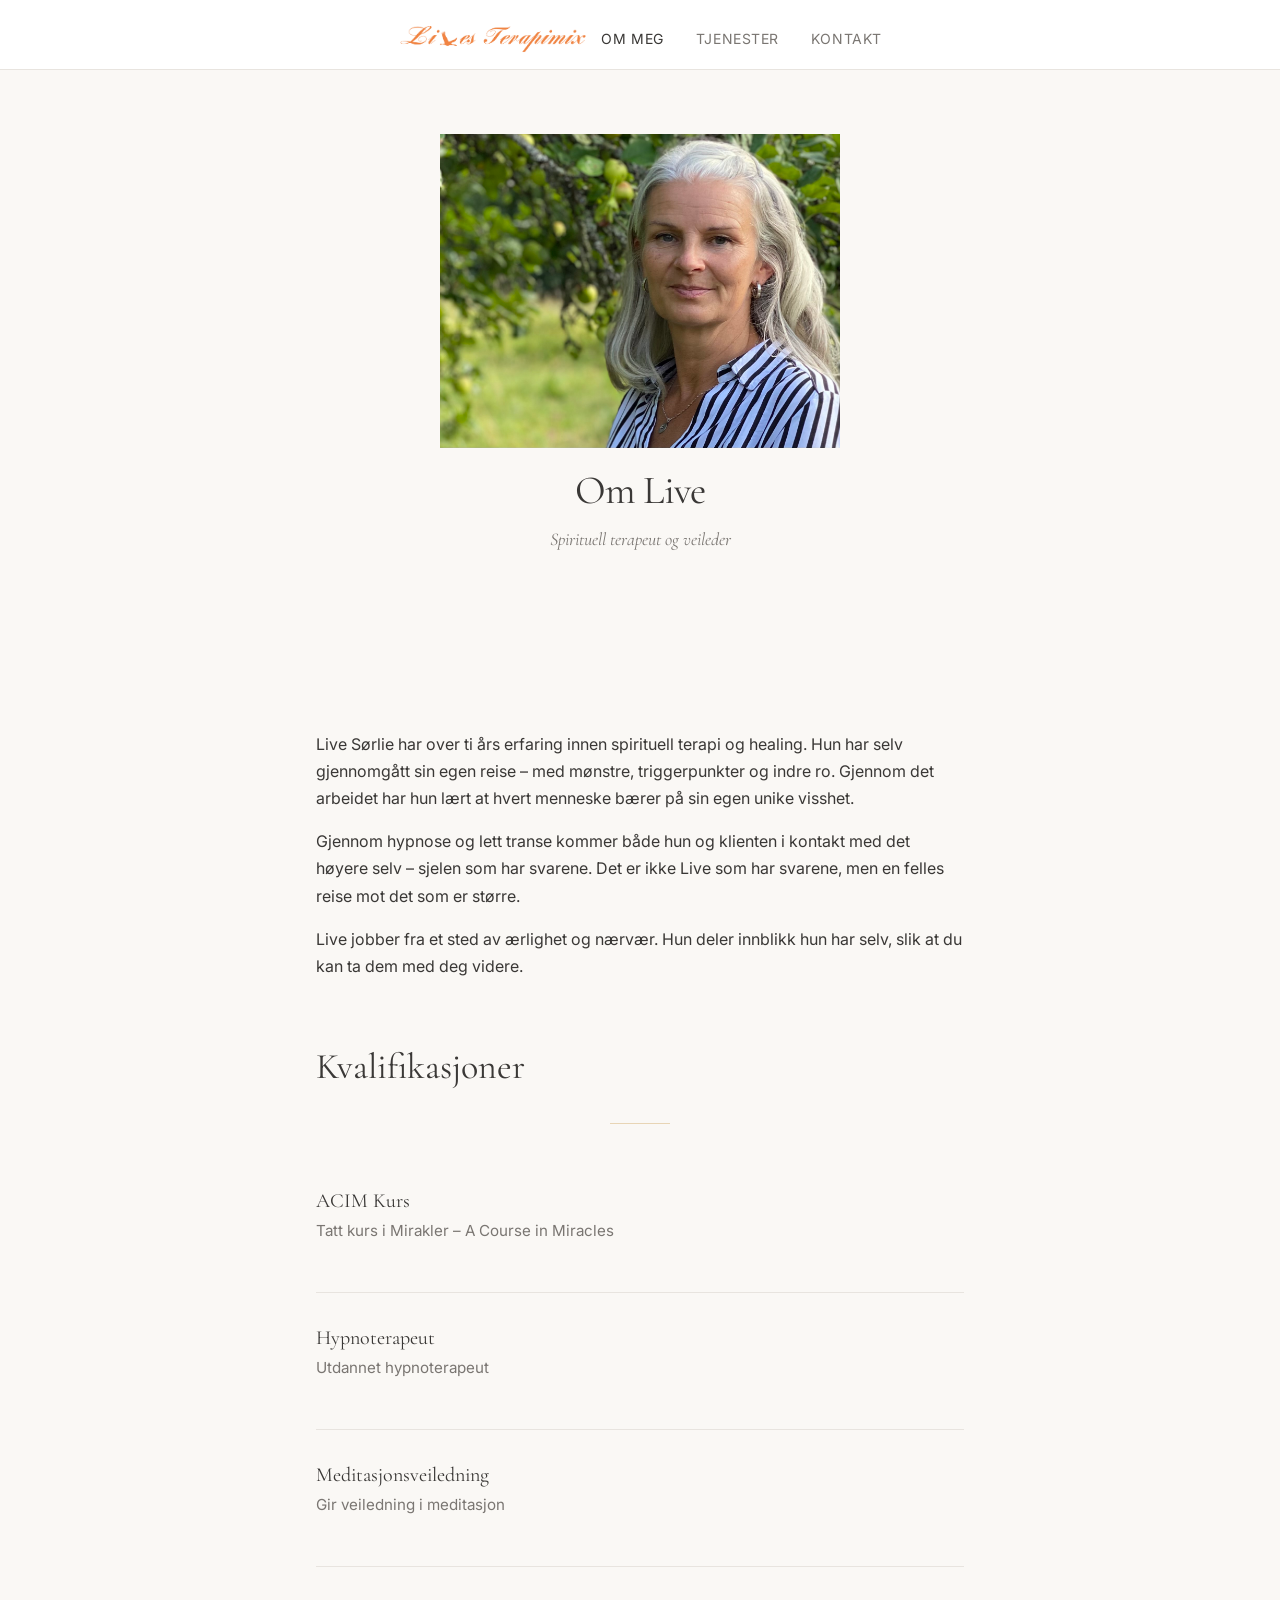
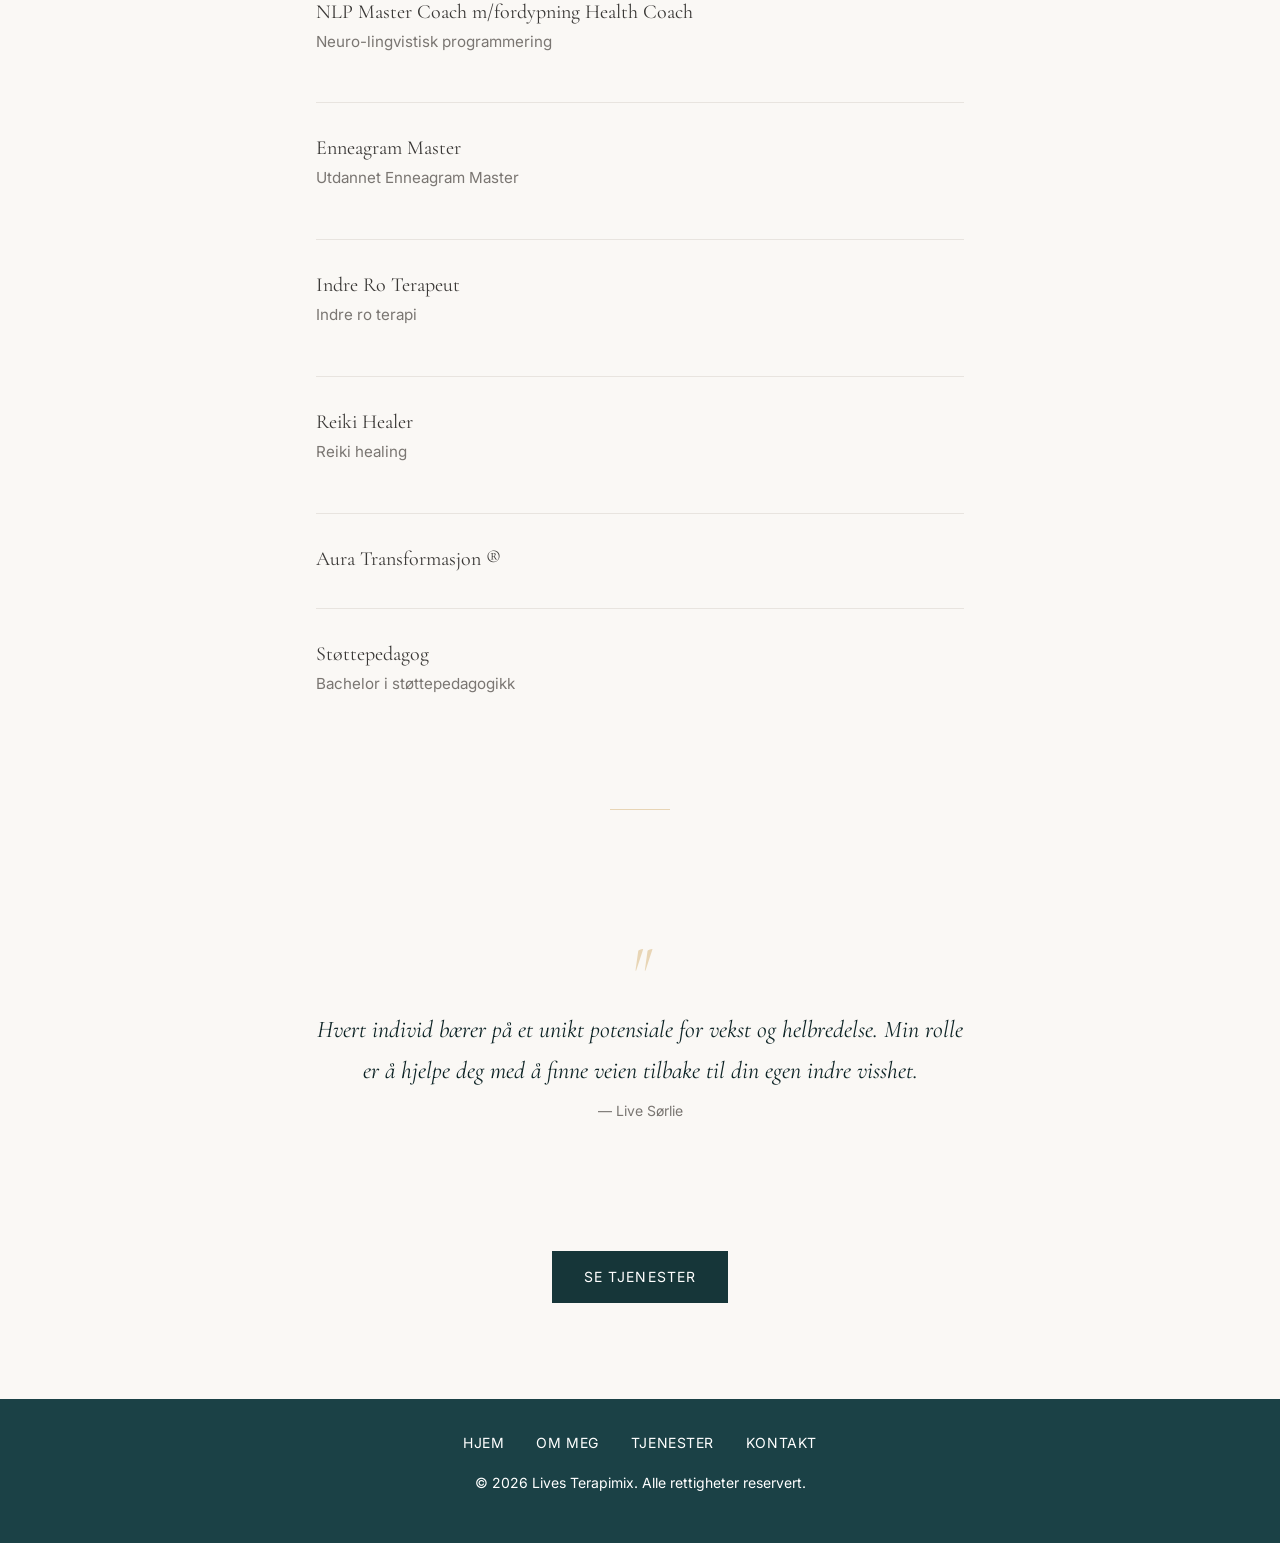
==== commit 3f40e28f: "Update bird hero layout, replace images, fix text content" ====
--- a/about.html
+++ b/about.html
@@ -70,8 +70,8 @@
               <p class="service-list__text">Gir veiledning i meditasjon</p>
             </li>
             <li class="service-list__item">
-              <h3 class="service-list__title">NLP Master Coach</h3>
-              <p class="service-list__text">Neuro-lingvistisk planlegging</p>
+              <h3 class="service-list__title">NLP Master Coach m/fordypning Health Coach</h3>
+              <p class="service-list__text">Neuro-lingvistisk programmering</p>
             </li>
             <li class="service-list__item">
               <h3 class="service-list__title">Enneagram Master</h3>
@@ -86,8 +86,7 @@
               <p class="service-list__text">Reiki healing</p>
             </li>
             <li class="service-list__item">
-              <h3 class="service-list__title">Aura Transformator ®</h3>
-              <p class="service-list__text">Autro transformasjon</p>
+              <h3 class="service-list__title">Aura Transformasjon ®</h3>
             </li>
             <li class="service-list__item">
               <h3 class="service-list__title">Støttepedagog</h3>
--- a/css/style.css
+++ b/css/style.css
@@ -112,48 +112,6 @@
 }
 
 /* --- Bird Hero Section --- */
-.bird-hero {
-  position: relative;
-  width: 100%;
-  min-height: 60vh;
-  display: flex;
-  align-items: center;
-  justify-content: center;
-  text-align: center;
-  background: linear-gradient(
-    180deg,
-    var(--color-accent) 0%,
-    var(--color-accent-dark) 100%
-  );
-  overflow: hidden;
-}
-
-.bird-hero__image {
-  position: absolute;
-  top: 0;
-  left: 0;
-  width: 100%;
-  height: 100%;
-  object-fit: cover;
-  object-position: center top;
-  opacity: 0.9;
-}
-
-.bird-hero__overlay {
-  position: relative;
-  z-index: 10;
-  max-width: 700px;
-  padding: var(--space-xl);
-}
-
-.bird-hero__title {
-  font-family: var(--font-heading);
-  font-size: 2.5rem;
-  color: var(--color-white);
-  font-style: italic;
-  line-height: 1.4;
-  text-shadow: 0 2px 10px rgba(0, 0, 0, 0.3);
-}
 
 /* --- Navigation --- */
 .nav {
@@ -259,12 +217,14 @@
 /* --- Bird Hero Section --- */
 .bird-hero {
   position: relative;
-  min-height: 60vh;
-  display: flex;
-  align-items: center;
-  justify-content: center;
+  width: 100%;
+  min-height: 50vh;
+  display: flex;
+  flex-direction: column;
+  align-items: center;
+  justify-content: flex-end;
+  text-align: center;
   background: linear-gradient(180deg, var(--color-accent-light) 0%, var(--color-bg) 100%);
-  overflow: hidden;
 }
 
 .bird-hero__image {
@@ -273,25 +233,32 @@
   left: 0;
   width: 100%;
   height: 100%;
-  object-fit: cover;
-  z-index: 1;
-}
-
-.bird-hero__overlay {
+  object-fit: contain;
+  z-index: 0;
+}
+
+.bird-hero__title {
   position: relative;
   z-index: 2;
-  text-align: center;
-  padding: var(--space-2xl) var(--space-lg);
-  max-width: var(--max-content);
-}
-
-.bird-hero__title {
-  font-family: var(--font-heading);
-  font-size: 2.5rem;
+  font-family: var(--font-heading);
+  font-size: clamp(1.5rem, 3vw, 2.25rem);
   font-style: italic;
-  color: var(--color-accent-dark);
-  line-height: 1.3;
-  margin-bottom: var(--space-lg);
+  color: var(--color-text);
+  line-height: 1.35;
+  max-width: min(680px, 90vw);
+  padding: var(--space-lg) var(--space-md);
+  margin: 0 auto;
+}
+
+/* --- Bird Hero Text --- */
+.bird-hero-text {
+  display: flex;
+  align-items: center;
+  justify-content: center;
+  position: relative;
+  z-index: 3;
+  width: 100%;
+  padding-bottom: var(--space-2xl);
 }
 
 /* --- Hero --- */
@@ -627,4 +594,31 @@
   .section {
     padding: var(--space-xl) 0;
   }
-}
+
+  .bird-hero {
+    min-height: 45vh;
+  }
+
+  .bird-hero__image {
+    object-fit: contain;
+    height: 100%;
+    min-height: 100%;
+  }
+
+  .bird-hero__title {
+    line-height: 1.3;
+  }
+
+  .footer {
+    padding: 1.5rem 0;
+  }
+
+  .footer__nav {
+    flex-wrap: wrap;
+    gap: 0.5rem;
+  }
+
+  .footer__link {
+    font-size: 0.75rem;
+  }
+}
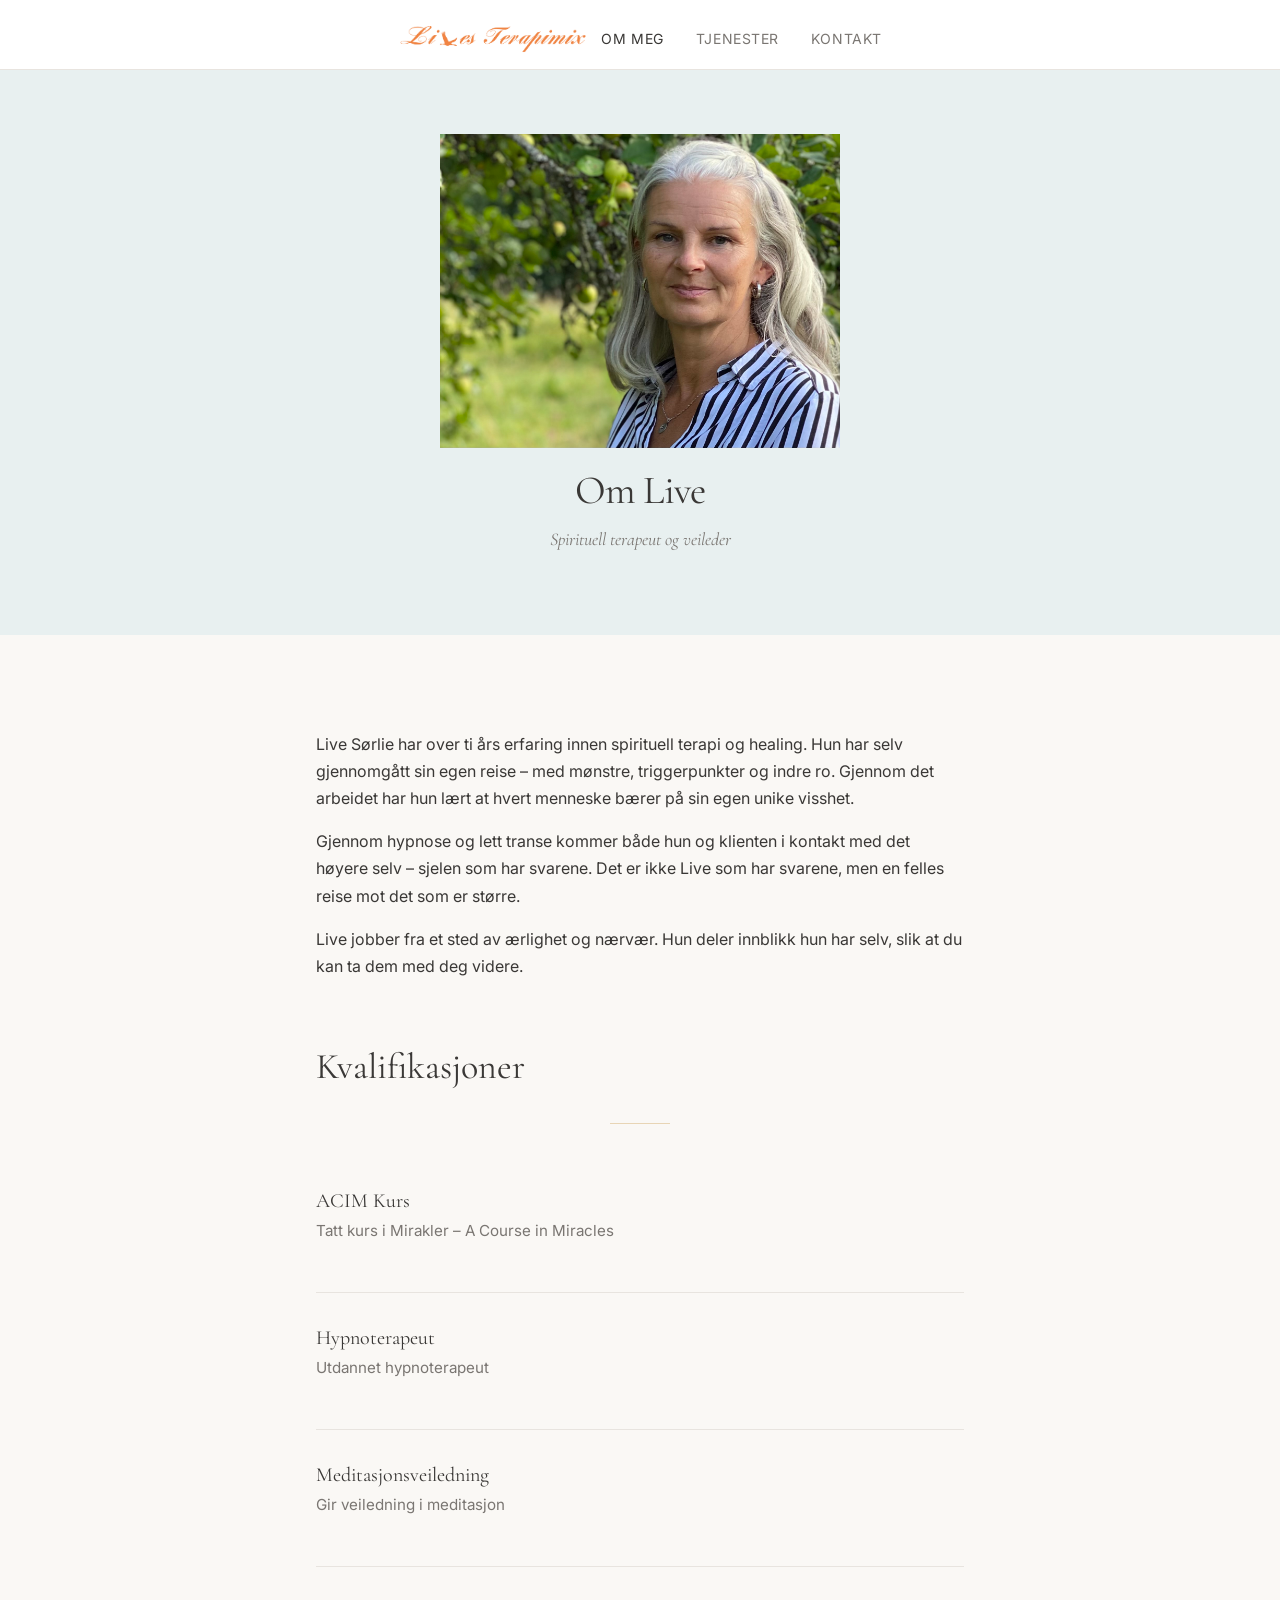
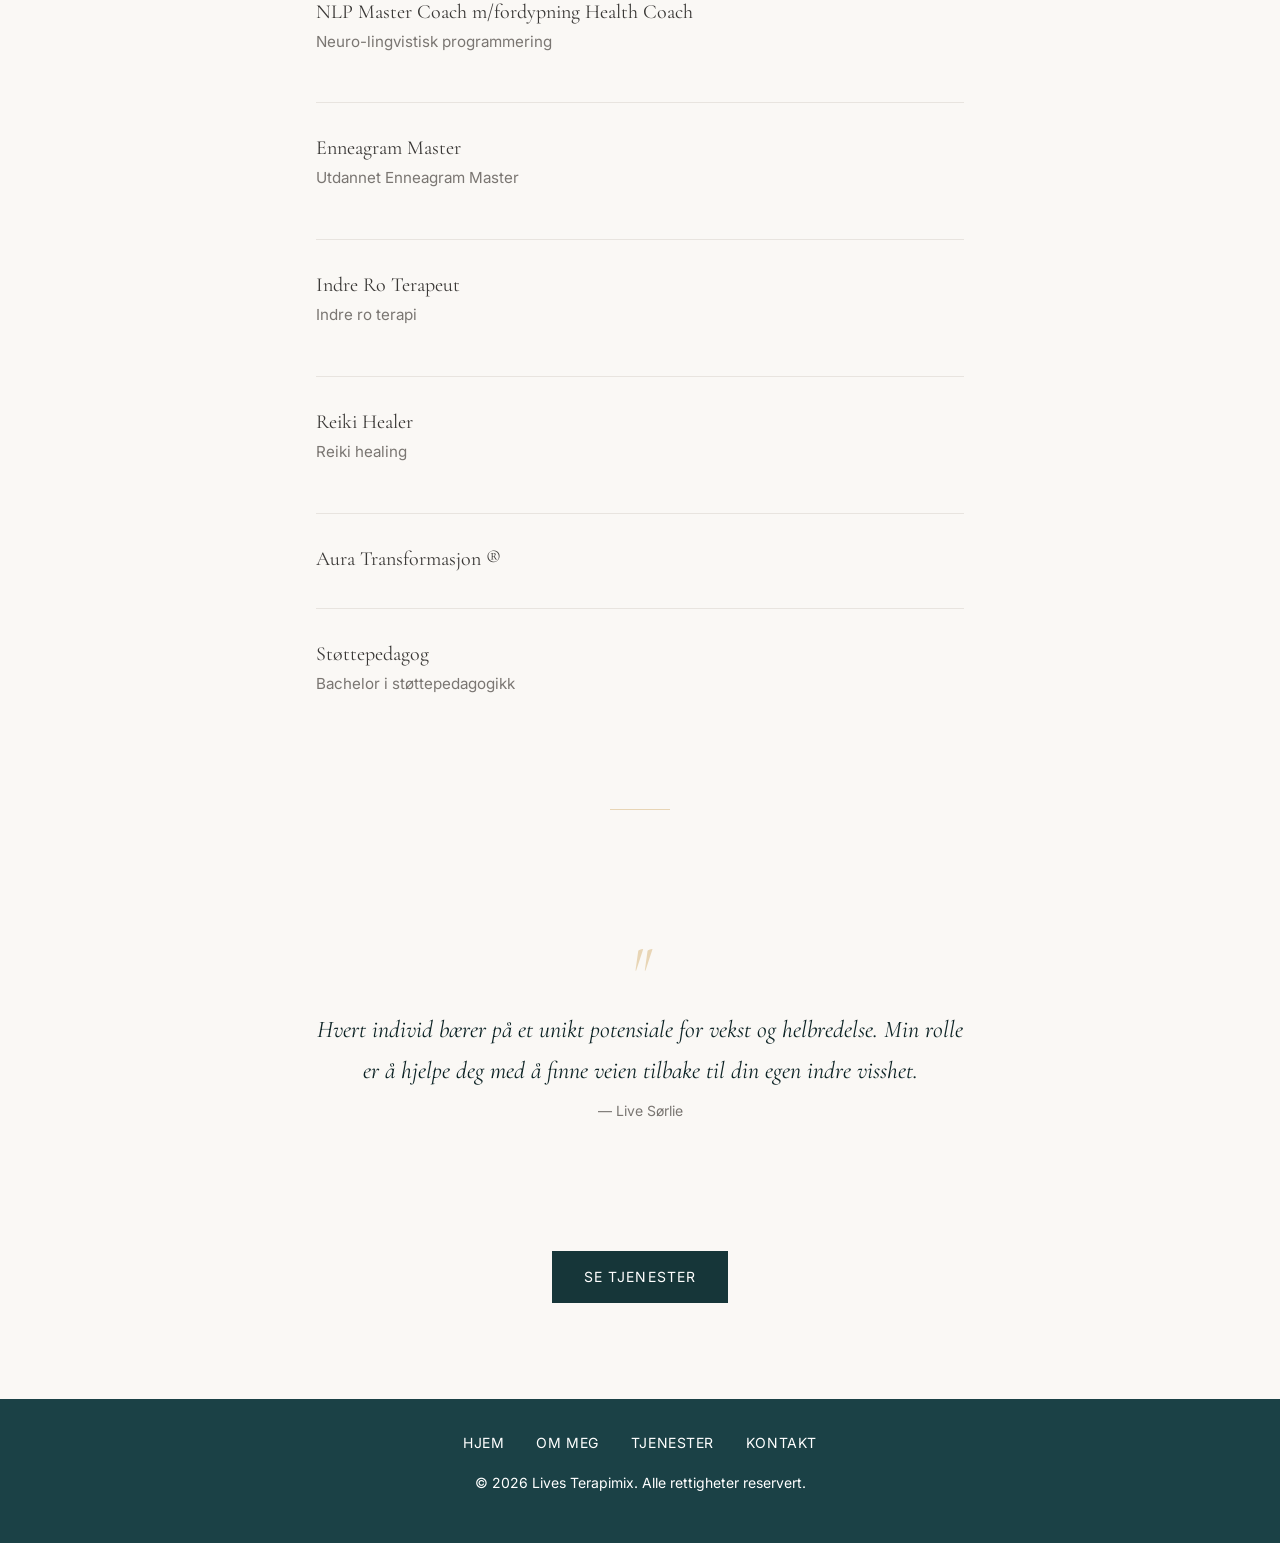
==== commit 29987a67: "SEO-optimalisering: lagt til meta-tags, structured data og korrekt lokasjon (Fredrikstad)" ====
--- a/about.html
+++ b/about.html
@@ -3,8 +3,79 @@
 <head>
   <meta charset="UTF-8">
   <meta name="viewport" content="width=device-width, initial-scale=1.0">
-  <title>Om meg – Lives Terapimix</title>
-  <meta name="description" content="Lær mer om Live Sørlie – spirituell terapeut og veileder med over 10 års erfaring.">
+  <title>Om Live Sørlie – Spirituell Terapeut, Hypnoterapeut og Coach i Fredrikstad | Terapimix</title>
+  <meta name="description" content="Lær om Live Sørlie – hypnoterapeut, NLP Master Coach og ACIM-utdannet. Over 10 års erfaring med healing, veiledning, Aura Transformasjon og indre ro terapi i Fredrikstad.">
+  <meta name="keywords" content="Live Sørlie, spirituell terapeut, hypnoterapeut Fredrikstad, hypnoterapi, NLP coach, NLP Master Coach, ACIM, A Course in Miracles, Aura Transformasjon, Enneagram, indre ro terapi, healing Fredrikstad, Reiki healing, meditasjonsveiledning, støttepedagog, mental helse, emosjonell helse, personlig utvikling, selvrealisering, transformasjon, veiledning Fredrikstad, spiritual coach, NLP Fredrikstad, Fredrikstad, Østfold, Norge">
+  <meta name="author" content="Live Sørlie">
+  <meta name="robots" content="index, follow">
+  <meta name="googlebot" content="index, follow">
+  
+  <!-- Open Graph / Social Media -->
+  <meta property="og:type" content="profile">
+  <meta property="og:title" content="Live Sørlie – Spirituell Terapeut og Coach">
+  <meta property="og:description" content="Hypnoterapeut, NLP Master Coach og ACIM-utdannet med over 10 års erfaring i healing og veiledning.">
+  <meta property="og:url" content="https://terapimix.no/about.html">
+  <meta property="og:site_name" content="Lives Terapimix">
+  <meta property="og:locale" content="no_NO">
+  <meta property="profile:age_range" content="25-">
+  <meta property="profile:gender" content="Female">
+  
+  <!-- Twitter Card -->
+  <meta name="twitter:card" content="summary_large_image">
+  <meta name="twitter:title" content="Live Sørlie – Spirituell Terapeut og Coach">
+  <meta name="twitter:description" content="Hypnoterapeut, NLP Master Coach og ACIM-utdannet med over 10 års erfaring i healing og veiledning.">
+  <meta name="twitter:image" content="https://terapimix.no/images/lake.jpeg">
+  
+  <!-- Structured Data for AI and Search Engines -->
+  <script type="application/ld+json">
+  {
+    "@context": "https://schema.org",
+    "@type": "Person",
+    "name": "Live Sørlie",
+    "jobTitle": "Spirituell Terapeut, Hypnoterapeut og NLP Master Coach",
+    "description": "Spirituell terapeut med over 10 års erfaring innen healing, ACIM, NLP, Aura Transformasjon og veiledning for indre fred og selvrealisering.",
+    "url": "https://terapimix.no/about.html",
+    "logo": "https://terapimix.no/images/lives-terpamix-logo.png",
+    "image": "https://terapimix.no/images/live-landscape.png",
+    "sameAs": [
+      "https://terapimix.no"
+    ],
+    "knowsAbout": [
+      "ACIM",
+      "A Course in Miracles",
+      "NLP",
+      "Neuro-språklig programmering",
+      "Hypnose",
+      "Healing",
+      "Aura Transformasjon",
+      "Enneagram",
+      "Meditasjon",
+      "Reiki",
+      "Indre ro terapi",
+      "Personlig utvikling",
+      "Selvrealisering",
+      "Transformasjon",
+      "Mental helse",
+      "Emosjonell helse"
+    ],
+    "address": {
+      "@type": "PostalAddress",
+      "addressCountry": "NO",
+      "addressRegion": "Østfold",
+      "addressLocality": "Fredrikstad"
+    },
+    "geo": {
+      "@type": "GeoCoordinates",
+      "latitude": 59.1427,
+      "longitude": 11.0400
+    },
+    "areaServed": [
+      "Fredrikstad",
+      "Østfold",
+      "Norge"
+    ]
+  }
+  </script>
   <link rel="stylesheet" href="css/typography.css">
   <link rel="stylesheet" href="css/style.css">
 </head>
@@ -30,7 +101,7 @@
   <!-- Page Header -->
   <div class="page-header">
     <div class="container container--narrow">
-      <img src="images/live-landscape.png" alt="Live Sørlie" class="hero__image" style="max-width: 400px; display: block; margin: 0 auto var(--space-md);">
+      <img src="images/live-landscape.png" alt="Live Sørlie – spirituell terapeut og coach i Oslo" class="hero__image" style="max-width: 400px; display: block; margin: 0 auto var(--space-md);">
       <h1 class="page-header__title">Om Live</h1>
       <p class="page-header__subtitle">
         Spirituell terapeut og veileder
--- a/css/style.css
+++ b/css/style.css
@@ -98,6 +98,55 @@
   color: var(--color-accent);
 }
 
+/* --- Breadcrumb Navigation --- */
+.breadcrumb {
+  padding: var(--space-sm) 0;
+  font-size: 0.875rem;
+  color: var(--color-text-light);
+}
+
+.breadcrumb__item {
+  display: inline-block;
+}
+
+.breadcrumb__link {
+  color: var(--color-accent);
+  text-decoration: none;
+  transition: color var(--transition-fast);
+}
+
+.breadcrumb__link:hover {
+  color: var(--color-accent-dark);
+  text-decoration: underline;
+}
+
+.breadcrumb__separator {
+  margin: 0 var(--space-sm);
+  color: var(--color-border);
+}
+
+.breadcrumb__current {
+  color: var(--color-text-light);
+  font-style: italic;
+}
+
+/* --- Page Header with Breadcrumb --- */
+.page-header {
+  background: var(--color-bg-alt);
+  padding: var(--space-xl) 0;
+  text-align: center;
+}
+
+.page-header__title {
+  font-size: 2.5rem;
+  margin-bottom: var(--space-sm);
+}
+
+.page-header__subtitle {
+  font-size: 1.125rem;
+  color: var(--color-text-light);
+}
+
 /* --- Layout --- */
 .container {
   max-width: var(--max-width);
@@ -261,6 +310,27 @@
   padding-bottom: var(--space-2xl);
 }
 
+/* --- Bird Hero Text Mobile (shown below birds) --- */
+.bird-hero-text-mobile {
+  display: none;
+  position: relative;
+  z-index: 3;
+  width: 100%;
+  text-align: center;
+  padding: var(--space-lg) var(--space-md);
+  background: linear-gradient(180deg, var(--color-bg) 0%, var(--color-bg) 100%);
+}
+
+.bird-hero__title-mobile {
+  font-family: var(--font-heading);
+  font-size: clamp(1.25rem, 4vw, 1.75rem);
+  font-style: italic;
+  color: var(--color-text);
+  line-height: 1.35;
+  max-width: 90vw;
+  margin: 0 auto;
+}
+
 /* --- Hero --- */
 .hero {
   min-height: 100vh;
@@ -596,13 +666,32 @@
   }
 
   .bird-hero {
-    min-height: 45vh;
+    min-height: 55vh;
+    justify-content: flex-start;
   }
 
   .bird-hero__image {
     object-fit: contain;
-    height: 100%;
-    min-height: 100%;
+    height: 65%;
+    min-height: 65%;
+  }
+
+  /* Hide desktop text on mobile */
+  .bird-hero-text {
+    display: none !important;
+  }
+
+  /* Show mobile text below birds */
+  .bird-hero-text-mobile {
+    display: block !important;
+    position: absolute;
+    bottom: 15%;
+    left: 0;
+    right: 0;
+    text-align: center;
+    z-index: 3;
+    padding: var(--space-lg) var(--space-md);
+    margin-top: 9px;
   }
 
   .bird-hero__title {
